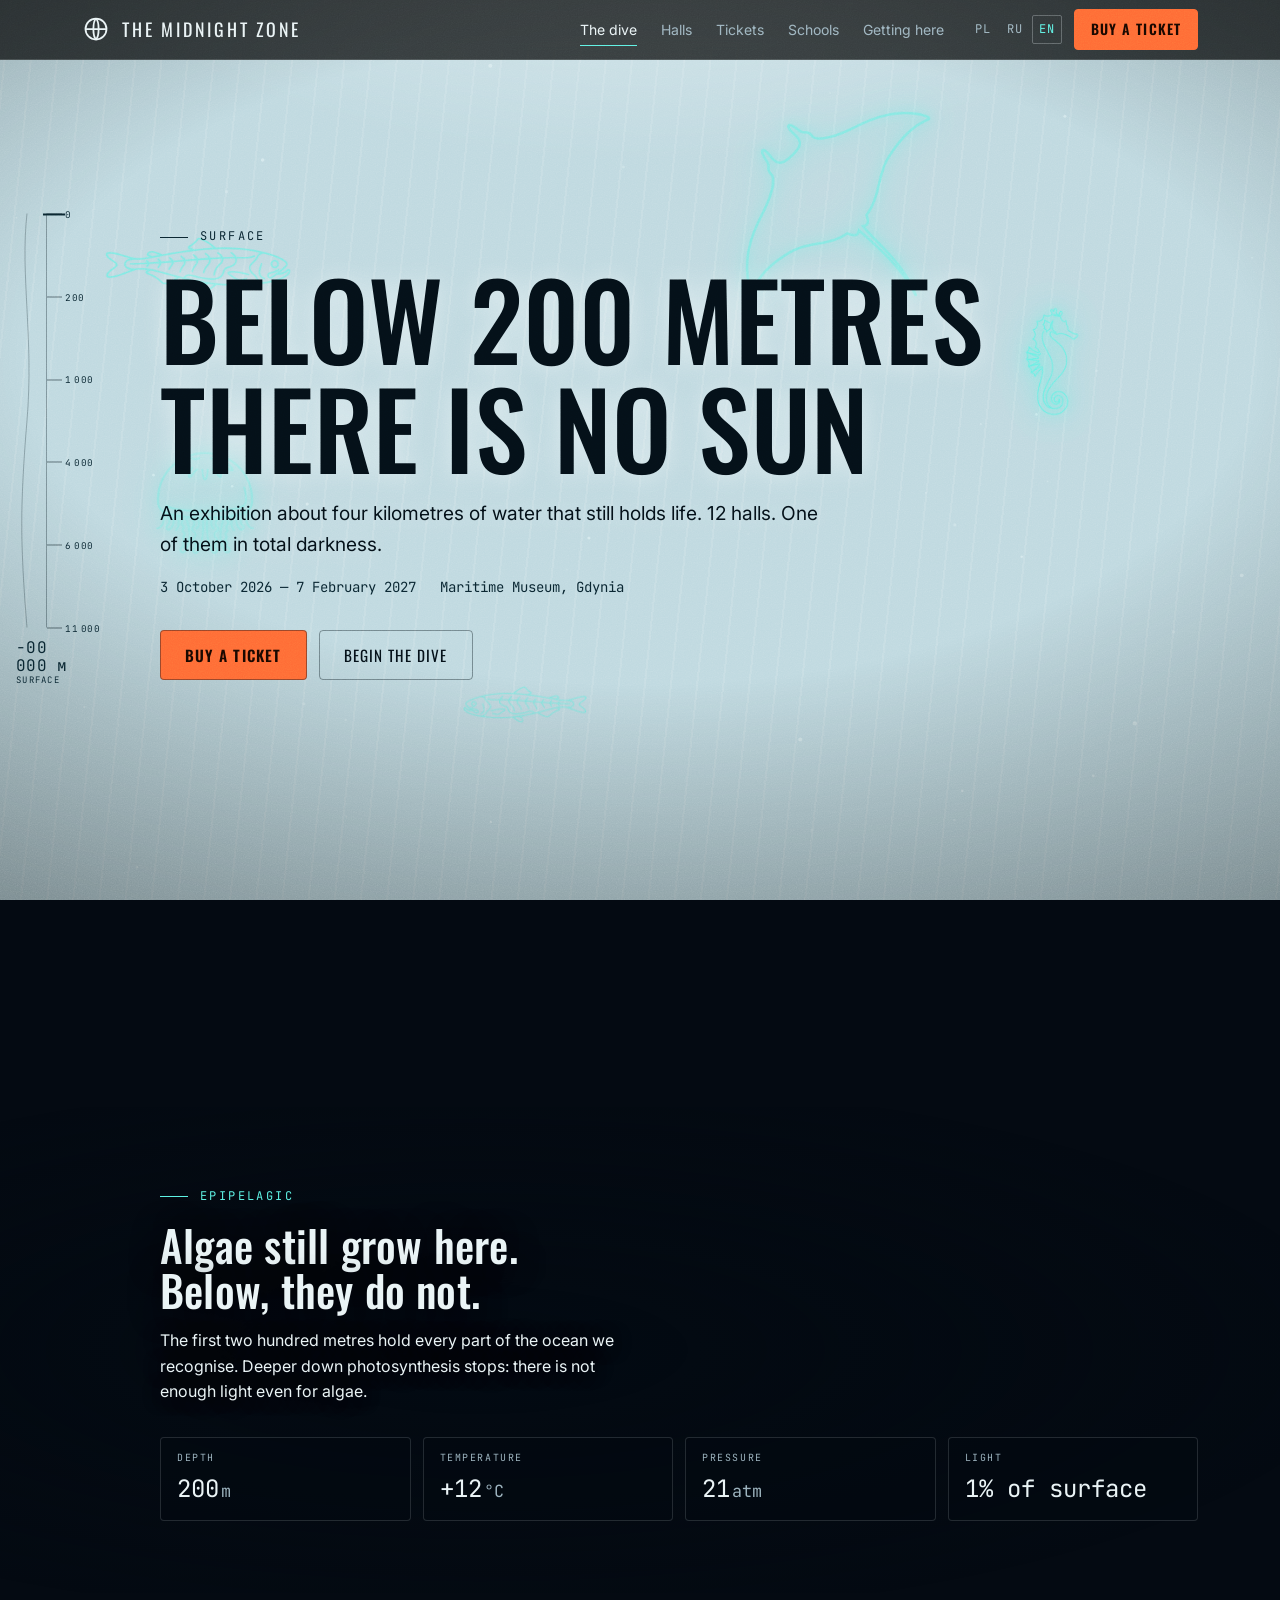
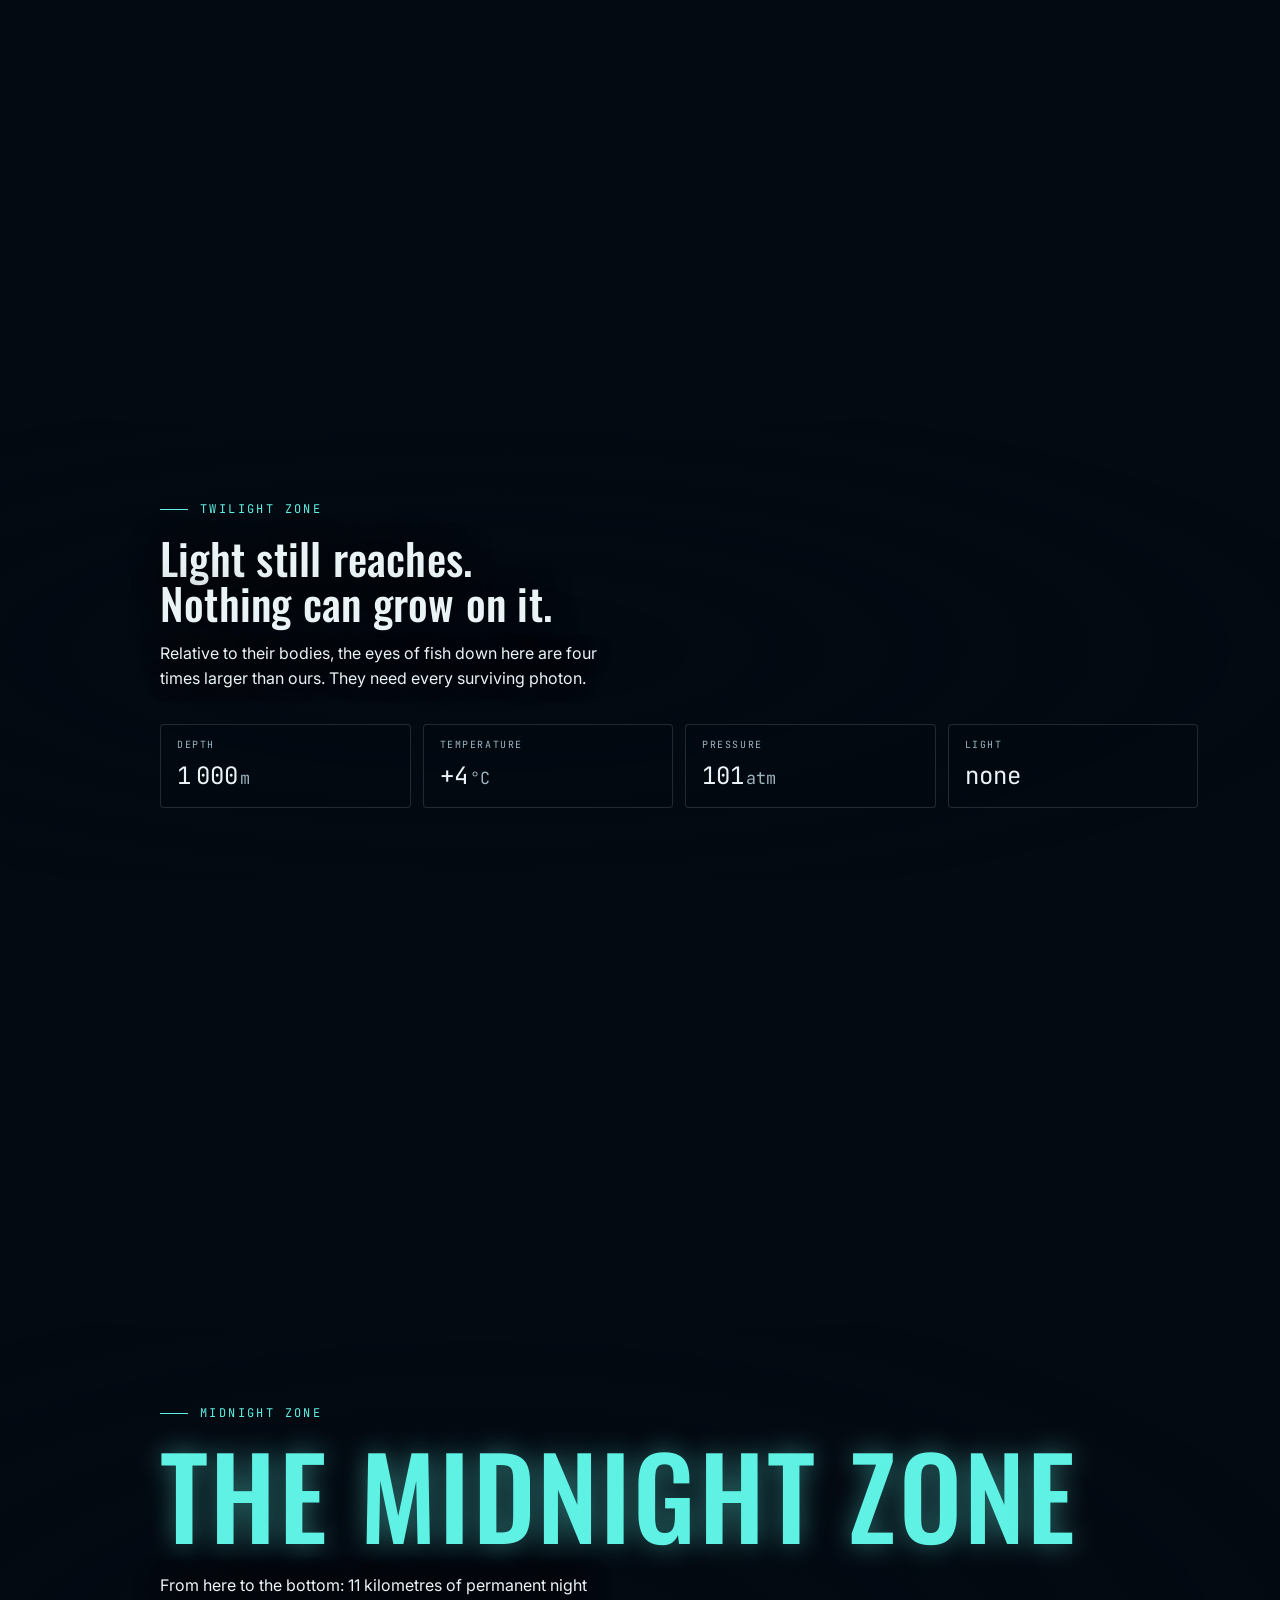
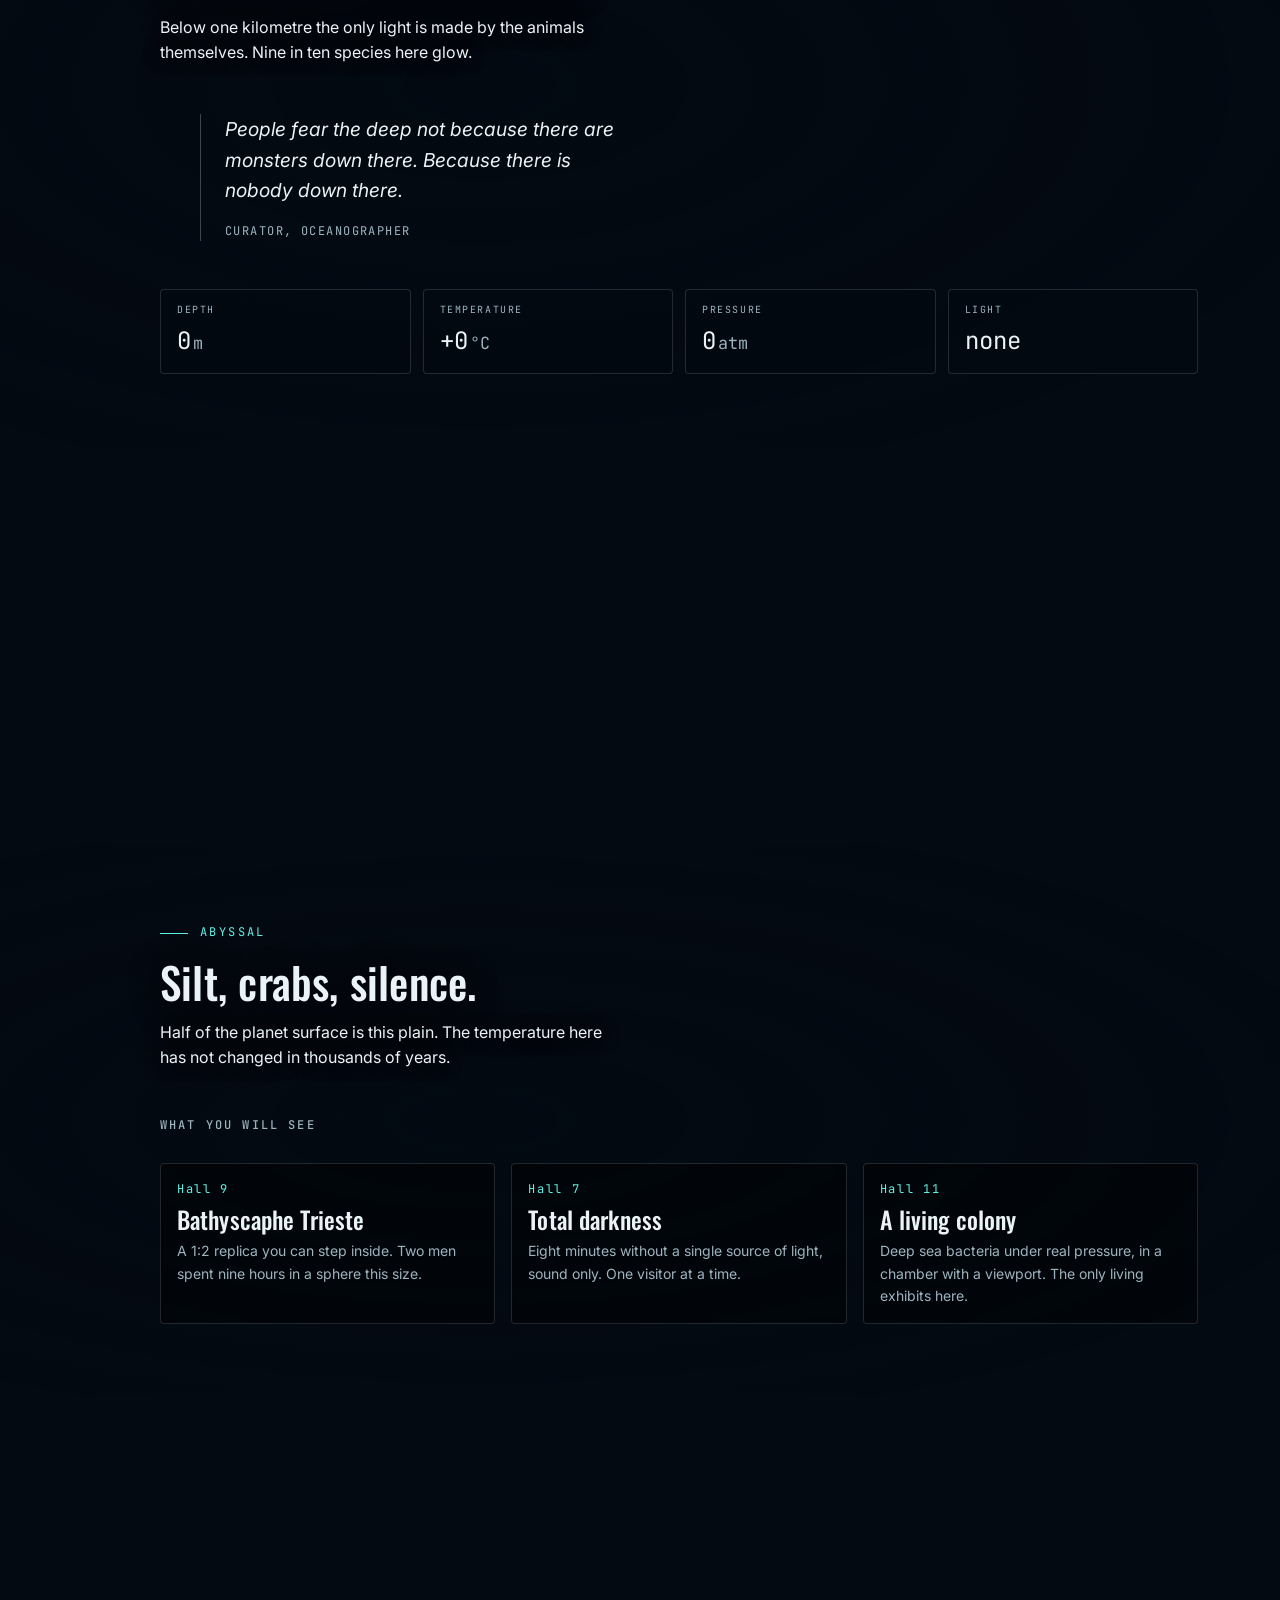
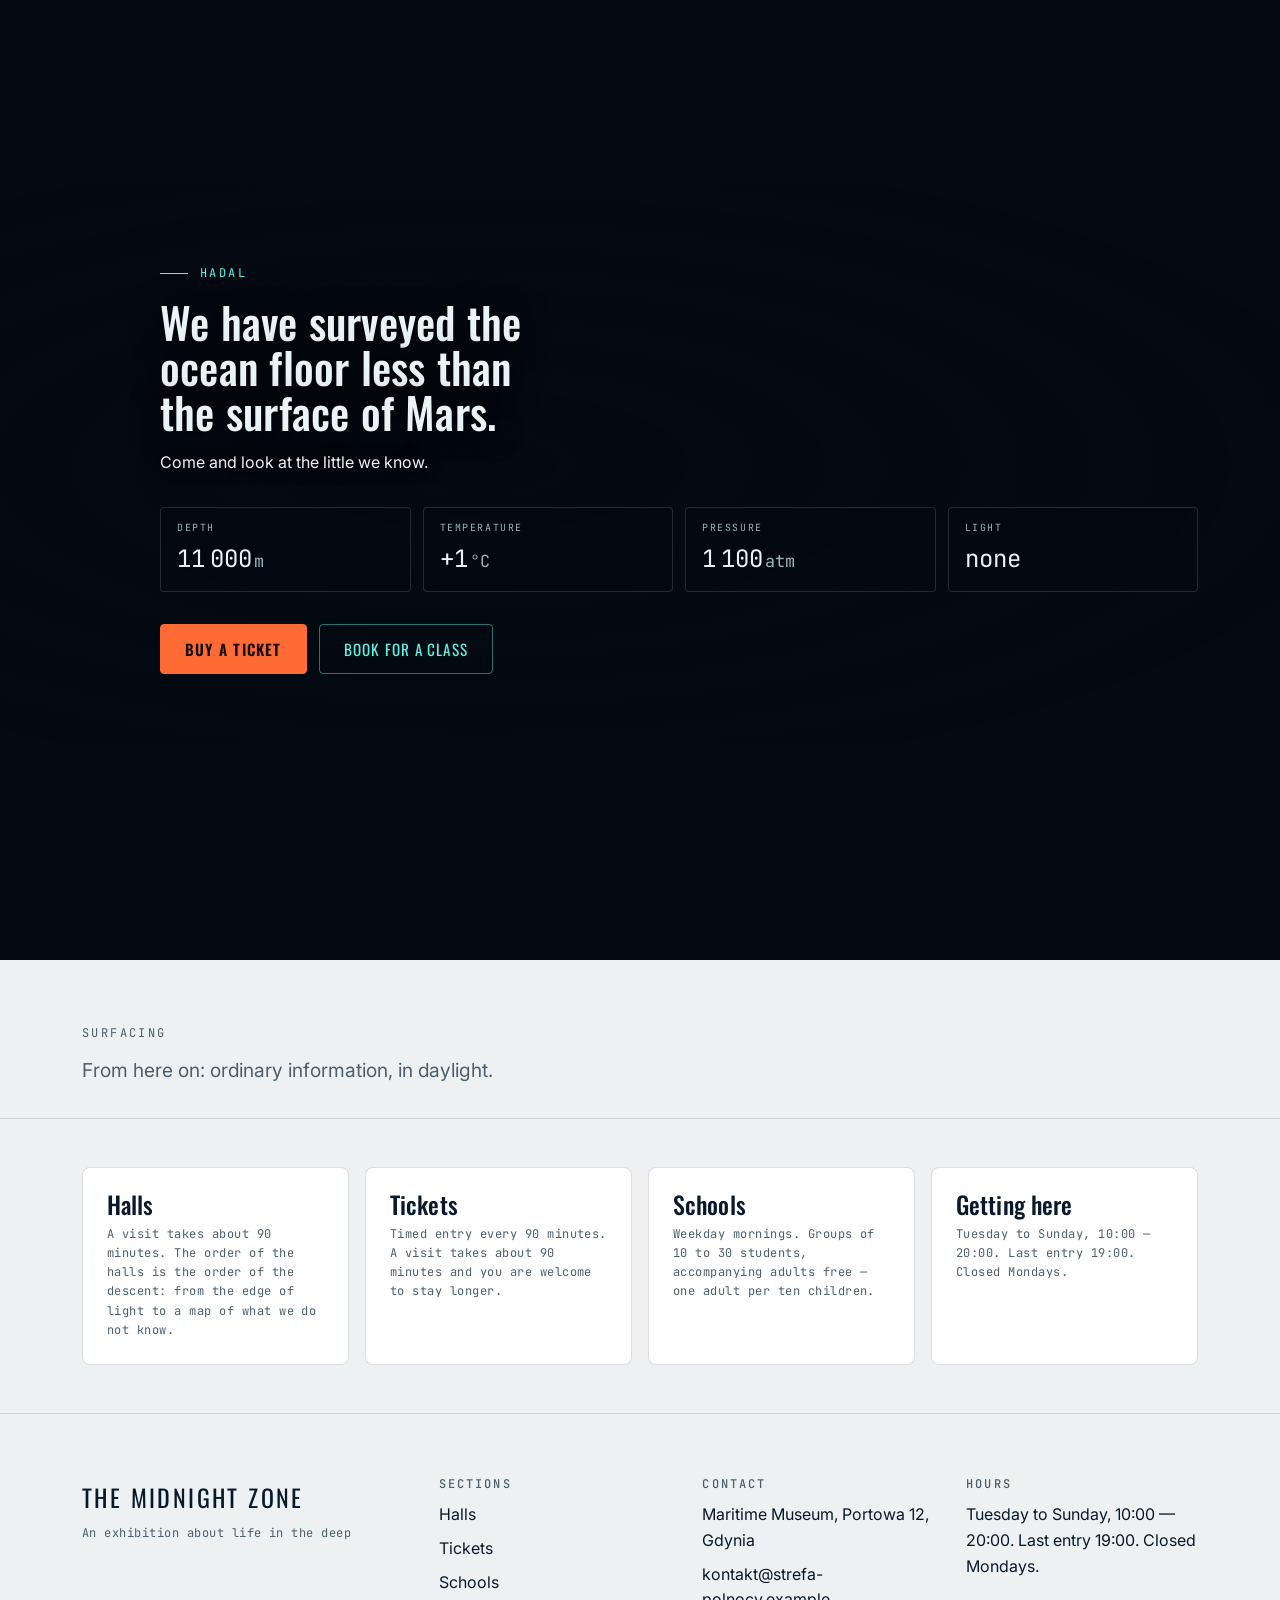
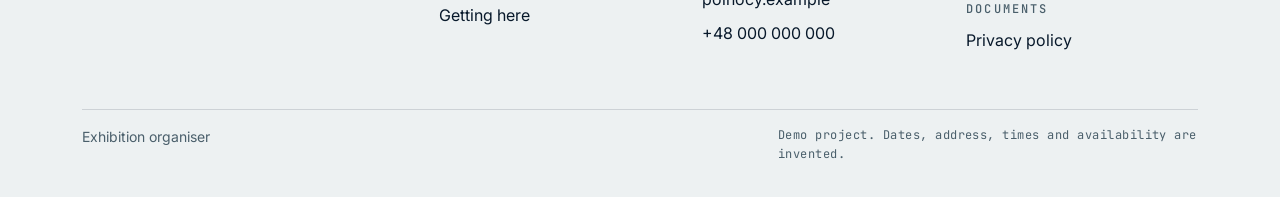
==== index.html @ f05945b2 "midnight-zone — демо-сайт для портфолио Статический сайт без сборки. Данные, контакты и заявки — заг" ====
<!doctype html>
<html lang="pl" class="mz-boot">
<head>
<meta charset="utf-8">
<meta name="viewport" content="width=device-width, initial-scale=1">
<meta name="theme-color" content="#040A12">
<meta name="robots" content="index, follow">

<!-- Заголовок и описание подставляет i18n.js под выбранный язык.
     То, что записано здесь, — версия по умолчанию для поисковых роботов
     и для случая, когда JavaScript отключён. -->
<title>STREFA PÓŁNOCY — wystawa o głębinach oceanu w Gdyni</title>
<meta name="description" content="Poniżej 200 metrów nie ma słońca. Wystawa o czterech kilometrach wody, pod którymi wciąż jest życie: 12 sal, makiety batyskafów, świecące modele stworzeń i sala całkowitej ciemności.">

<link rel="canonical" href="https://oum1d.github.io/midnight-zone/">
<link rel="alternate" hreflang="pl" href="https://oum1d.github.io/midnight-zone/?lang=pl">
<link rel="alternate" hreflang="ru" href="https://oum1d.github.io/midnight-zone/?lang=ru">
<link rel="alternate" hreflang="en" href="https://oum1d.github.io/midnight-zone/?lang=en">
<link rel="alternate" hreflang="x-default" href="https://oum1d.github.io/midnight-zone/">

<meta property="og:type" content="website">
<meta property="og:url" content="https://oum1d.github.io/midnight-zone/">
<meta property="og:image" content="https://oum1d.github.io/midnight-zone/og-image.png">
<meta property="og:image:width" content="1200">
<meta property="og:image:height" content="630">
<meta name="twitter:card" content="summary_large_image">

<link rel="icon" href="favicon.svg" type="image/svg+xml">

<link rel="preconnect" href="https://fonts.googleapis.com">
<link rel="preconnect" href="https://fonts.gstatic.com" crossorigin>
<link rel="stylesheet" href="https://fonts.googleapis.com/css2?family=Inter:wght@400;500;600&amp;family=JetBrains+Mono:wght@400;500&amp;family=Oswald:wght@300;500;600&amp;display=swap">

<link rel="stylesheet" href="assets/css/tokens.css">
<link rel="stylesheet" href="assets/css/base.css">
<link rel="stylesheet" href="assets/css/layout.css">
<link rel="stylesheet" href="assets/css/components.css">
<link rel="stylesheet" href="assets/css/dive.css">

<script type="application/ld+json">
{
  "@context": "https://schema.org",
  "@type": "ExhibitionEvent",
  "name": "Strefa Północy",
  "startDate": "2026-10-03",
  "endDate": "2027-02-07",
  "eventStatus": "https://schema.org/EventScheduled",
  "eventAttendanceMode": "https://schema.org/OfflineEventAttendanceMode",
  "description": "Wystawa o życiu w głębinach oceanu: 12 sal, makiety batyskafów, świecące modele stworzeń i sala całkowitej ciemności.",
  "location": {
    "@type": "Place",
    "name": "Muzeum Morskie",
    "address": {
      "@type": "PostalAddress",
      "streetAddress": "ul. Portowa 12",
      "addressLocality": "Gdynia",
      "addressCountry": "PL"
    }
  },
  "offers": {
    "@type": "Offer",
    "price": "45",
    "priceCurrency": "PLN",
    "availability": "https://schema.org/InStock",
    "url": "https://oum1d.github.io/midnight-zone/tickets.html"
  }
}
</script>
</head>

<body data-page="home">

<!-- Прелоадер: трос уходит вниз, проценты моноширинными цифрами.
     Живёт не дольше 600 мс и снимается по таймеру при любой ошибке. -->
<div class="preloader" role="status" aria-live="polite">
  <div class="preloader__inner">
    <span class="preloader__label" data-i18n="preloader.label"></span>
    <span class="preloader__rope" aria-hidden="true"></span>
    <span class="preloader__num mono">0%</span>
  </div>
  <button type="button" class="preloader__skip" data-i18n="preloader.skip"></button>
</div>

<div class="wave" aria-hidden="true"><div class="wave__body"></div></div>
<div class="grain" aria-hidden="true"></div>

<a class="skip-link" href="#main" data-i18n="nav.skip"></a>

<!-- Тексты сайта подставляются скриптом из словарей трёх языков. Если
     JavaScript выключен, страница осталась бы пустой — поэтому здесь лежит
     минимум, ради которого человек и пришёл: что, где, когда и почём. -->
<noscript>
  <div class="noscript">
    <h2>STREFA PÓŁNOCY / ЗОНА ПОЛУНОЧИ / THE MIDNIGHT ZONE</h2>
    <p>Wystawa o głębinach oceanu. Muzeum Morskie, ul. Portowa 12, Gdynia.
       3.10.2026 — 7.02.2027, wtorek–niedziela 10:00–20:00, ostatnie wejście 19:00.
       Bilety: 45 / 28 / 130 zł. Kontakt: kontakt@strefa-polnocy.example, +48 000 000 000.</p>
    <p>Strona przełącza języki skryptem — włącz JavaScript, aby zobaczyć pełną wersję.</p>
  </div>
</noscript>

<header class="header">
  <div class="header__inner">
    <a class="brand" href="index.html">
      <svg class="brand__mark" viewBox="0 0 24 24" fill="none" stroke="currentColor" stroke-width="1.5" aria-hidden="true">
        <circle cx="12" cy="12" r="9"/>
        <path d="M3 12h18M12 3c3 3 3 15 0 18M12 3c-3 3-3 15 0 18"/>
      </svg>
      <span class="brand__name" data-i18n="brand.name"></span>
    </a>

    <nav class="nav" id="nav" data-i18n-attr="aria-label:nav.main">
      <ul class="nav__list">
        <li><a class="nav__link" href="index.html" aria-current="page" data-i18n="nav.dive"></a></li>
        <li><a class="nav__link" href="halls.html" data-i18n="nav.halls"></a></li>
        <li><a class="nav__link" href="tickets.html" data-i18n="nav.tickets"></a></li>
        <li><a class="nav__link" href="schools.html" data-i18n="nav.schools"></a></li>
        <li><a class="nav__link" href="visit.html" data-i18n="nav.visit"></a></li>
      </ul>
    </nav>

    <div class="header__side">
      <div class="lang" role="group" data-i18n-attr="aria-label:nav.lang">
        <button type="button" class="lang__btn" data-lang-btn="pl" aria-pressed="false">PL</button>
        <button type="button" class="lang__btn" data-lang-btn="ru" aria-pressed="false">RU</button>
        <button type="button" class="lang__btn" data-lang-btn="en" aria-pressed="false">EN</button>
      </div>
      <!-- Кнопка покупки доступна с любого экрана: пройти погружение целиком
           ради билета никто не обязан -->
      <a class="btn btn--primary btn--sm" href="tickets.html">
        <span class="btn__long" data-i18n="nav.buy"></span>
        <span class="btn__short" data-i18n="nav.buyShort"></span>
      </a>
    </div>

    <button type="button" class="burger" aria-expanded="false" aria-controls="nav" data-i18n-attr="aria-label:nav.menu">
      <span></span><span></span><span></span>
    </button>
  </div>
</header>

<main id="main">

  <div class="dive">
    <!-- Сцена: фон, свет, взвесь, существа, фонарь. Целиком декоративна. -->
    <div class="dive__stage" aria-hidden="true">
      <div class="dive__bg"></div>
      <div class="dive__beam"></div>
      <canvas class="dive__particles"></canvas>
      <div class="dive__creatures"></div>
      <div class="dive__dark"></div>
      <div class="dive__vignette"></div>
    </div>

    <div class="dive__scenes">

      <!-- 0 м · Поверхность -->
      <section class="scene scene--surface" data-depth="0">
        <div class="scene__inner">
          <span class="scene__label" data-i18n="dive.surface.label"></span>
          <h1 class="scene__h" data-i18n="dive.surface.h1"></h1>
          <p class="scene__p lead" data-i18n="dive.surface.sub"></p>
          <div class="scene__meta">
            <span data-i18n="dive.surface.dates"></span>
            <span data-i18n="dive.surface.place"></span>
          </div>
          <div class="scene__actions">
            <a class="btn btn--primary" href="tickets.html" data-i18n="nav.buy"></a>
            <a class="btn" href="#scene-epi" data-i18n="dive.surface.cta"></a>
          </div>
        </div>
        <div class="scroll-hint" aria-hidden="true">
          <span class="scroll-hint__line"></span>
          <span data-i18n="dive.hint"></span>
        </div>
      </section>

      <!-- 200 м · Эпипелагиаль -->
      <section class="scene" id="scene-epi" data-depth="200">
        <div class="scene__inner">
          <span class="scene__label" data-i18n="dive.epi.label"></span>
          <div class="scene__text">
            <h2 class="scene__h" data-i18n="dive.epi.h2"></h2>
            <p class="scene__p" data-i18n="dive.epi.text"></p>
          </div>
          <div class="facts mt-6">
            <div class="fact">
              <div class="fact__label" data-i18n="dive.facts.depth"></div>
              <div class="fact__value"><span data-count-to="200">200</span><span class="fact__unit" data-i18n="common.metres"></span></div>
            </div>
            <div class="fact">
              <div class="fact__label" data-i18n="dive.facts.temp"></div>
              <div class="fact__value">+<span data-count-to="12">12</span><span class="fact__unit">°C</span></div>
            </div>
            <div class="fact">
              <div class="fact__label" data-i18n="dive.facts.pressure"></div>
              <div class="fact__value"><span data-count-to="21">21</span><span class="fact__unit">atm</span></div>
            </div>
            <div class="fact">
              <div class="fact__label" data-i18n="dive.facts.light"></div>
              <div class="fact__value" data-i18n="dive.lightOne"></div>
            </div>
          </div>
        </div>
      </section>

      <!-- 1000 м · Сумеречная зона -->
      <section class="scene" data-depth="1000">
        <div class="scene__inner">
          <span class="scene__label" data-i18n="dive.twilight.label"></span>
          <div class="scene__text">
            <h2 class="scene__h" data-i18n="dive.twilight.h2"></h2>
            <p class="scene__p" data-i18n="dive.twilight.text"></p>
          </div>
          <div class="facts mt-6">
            <div class="fact">
              <div class="fact__label" data-i18n="dive.facts.depth"></div>
              <div class="fact__value"><span data-count-to="1000">1 000</span><span class="fact__unit" data-i18n="common.metres"></span></div>
            </div>
            <div class="fact">
              <div class="fact__label" data-i18n="dive.facts.temp"></div>
              <div class="fact__value">+<span data-count-to="4">4</span><span class="fact__unit">°C</span></div>
            </div>
            <div class="fact">
              <div class="fact__label" data-i18n="dive.facts.pressure"></div>
              <div class="fact__value"><span data-count-to="101">101</span><span class="fact__unit">atm</span></div>
            </div>
            <div class="fact">
              <div class="fact__label" data-i18n="dive.facts.light"></div>
              <div class="fact__value" data-i18n="dive.lightNone"></div>
            </div>
          </div>
        </div>
      </section>

      <!-- 4000 м · Зона полуночи. Здесь собирается название выставки -->
      <section class="scene scene--midnight" data-depth="4000">
        <div class="scene__inner">
          <span class="scene__label" data-i18n="dive.midnight.label"></span>
          <h2 class="dive__title"></h2>
          <div class="scene__text">
            <p class="scene__h" data-i18n="dive.midnight.h2"></p>
            <p class="scene__p" data-i18n="dive.midnight.text"></p>
          </div>
          <blockquote class="scene__quote">
            <p data-i18n="dive.midnight.quote"></p>
            <footer data-i18n="dive.midnight.quoteAuthor"></footer>
          </blockquote>
          <div class="facts mt-7">
            <div class="fact">
              <div class="fact__label" data-i18n="dive.facts.depth"></div>
              <div class="fact__value"><span data-count-to="4000">4 000</span><span class="fact__unit" data-i18n="common.metres"></span></div>
            </div>
            <div class="fact">
              <div class="fact__label" data-i18n="dive.facts.temp"></div>
              <div class="fact__value">+<span data-count-to="2">2</span><span class="fact__unit">°C</span></div>
            </div>
            <div class="fact">
              <div class="fact__label" data-i18n="dive.facts.pressure"></div>
              <div class="fact__value"><span data-count-to="401">401</span><span class="fact__unit">atm</span></div>
            </div>
            <div class="fact">
              <div class="fact__label" data-i18n="dive.facts.light"></div>
              <div class="fact__value" data-i18n="dive.lightNone"></div>
            </div>
          </div>
        </div>
      </section>

      <!-- 6000 м · Абиссаль -->
      <section class="scene" data-depth="6000">
        <div class="scene__inner">
          <span class="scene__label" data-i18n="dive.abyssal.label"></span>
          <div class="scene__text">
            <h2 class="scene__h" data-i18n="dive.abyssal.h2"></h2>
            <p class="scene__p" data-i18n="dive.abyssal.text"></p>
          </div>
          <h3 class="label mt-7" data-i18n="dive.abyssal.highlights"></h3>
          <div class="highlights" data-highlights></div>
        </div>
      </section>

      <!-- 11 000 м · Хадаль. Дно и единственная кнопка -->
      <section class="scene scene--hadal" data-depth="11000">
        <div class="scene__inner">
          <span class="scene__label" data-i18n="dive.hadal.label"></span>
          <div class="scene__text">
            <h2 class="scene__h" data-i18n="dive.hadal.h2"></h2>
            <p class="scene__p" data-i18n="dive.hadal.text"></p>
          </div>
          <div class="facts mt-6">
            <div class="fact">
              <div class="fact__label" data-i18n="dive.facts.depth"></div>
              <div class="fact__value"><span data-count-to="11000">11 000</span><span class="fact__unit" data-i18n="common.metres"></span></div>
            </div>
            <div class="fact">
              <div class="fact__label" data-i18n="dive.facts.temp"></div>
              <div class="fact__value">+<span data-count-to="1">1</span><span class="fact__unit">°C</span></div>
            </div>
            <div class="fact">
              <div class="fact__label" data-i18n="dive.facts.pressure"></div>
              <div class="fact__value"><span data-count-to="1100">1 100</span><span class="fact__unit">atm</span></div>
            </div>
            <div class="fact">
              <div class="fact__label" data-i18n="dive.facts.light"></div>
              <div class="fact__value" data-i18n="dive.lightNone"></div>
            </div>
          </div>
          <div class="scene__actions mt-7">
            <a class="btn btn--primary" href="tickets.html" data-i18n="dive.hadal.cta"></a>
            <a class="btn btn--glow" href="schools.html" data-i18n="dive.hadal.ctaSchools"></a>
          </div>
        </div>
      </section>

    </div>
  </div>

  <!-- Шкала глубины. Показания приборов, а не содержание: скринридеру они
       не нужны и только мешали бы постоянными обновлениями. -->
  <aside class="scale" aria-hidden="true">
    <div class="scale__rail">
      <svg class="scale__rope" viewBox="0 0 22 400" preserveAspectRatio="none">
        <path class="scale__rope-track" d="M11 0 C 4 60, 18 120, 11 200 S 4 320, 11 400" pathLength="1"/>
        <path class="scale__rope-line" d="M11 0 C 4 60, 18 120, 11 200 S 4 320, 11 400"
              pathLength="1" stroke-dasharray="1" stroke-dashoffset="1"/>
      </svg>
      <div class="scale__ticks">
        <div class="scale__marker"></div>
      </div>
    </div>
    <div class="scale__readout">
      <span class="scale__depth">−00 000 м</span>
      <span class="scale__zone"></span>
    </div>
  </aside>

  <!-- Всплытие. Свет включается резко — так и задумано -->
  <section class="surfaced is-day">
    <div class="surfaced__top">
      <div class="wrap">
        <span class="surfaced__label" data-i18n="dive.surfaced.label"></span>
        <p class="lead" data-i18n="dive.surfaced.note"></p>
      </div>
    </div>
    <div class="wrap section--tight">
      <div class="grid grid--4">
        <a class="panel" href="halls.html">
          <h2 class="h3" data-i18n="nav.halls"></h2>
          <p class="form__note" data-i18n="halls.lead"></p>
        </a>
        <a class="panel" href="tickets.html">
          <h2 class="h3" data-i18n="nav.tickets"></h2>
          <p class="form__note" data-i18n="tickets.lead"></p>
        </a>
        <a class="panel" href="schools.html">
          <h2 class="h3" data-i18n="nav.schools"></h2>
          <p class="form__note" data-i18n="schools.lead"></p>
        </a>
        <a class="panel" href="visit.html">
          <h2 class="h3" data-i18n="nav.visit"></h2>
          <p class="form__note" data-i18n="visit.hours"></p>
        </a>
      </div>
    </div>
  </section>

</main>

<footer class="footer is-day">
  <div class="wrap">
    <div class="footer__grid">
      <div>
        <div class="footer__brand" data-i18n="brand.name"></div>
        <p class="form__note" data-i18n="brand.sub"></p>
      </div>
      <div>
        <h2 data-i18n="footer.nav"></h2>
        <ul>
          <li><a href="halls.html" data-i18n="nav.halls"></a></li>
          <li><a href="tickets.html" data-i18n="nav.tickets"></a></li>
          <li><a href="schools.html" data-i18n="nav.schools"></a></li>
          <li><a href="visit.html" data-i18n="nav.visit"></a></li>
        </ul>
      </div>
      <div>
        <h2 data-i18n="footer.contacts"></h2>
        <ul>
          <li data-i18n="visit.address"></li>
          <li><a href="mailto:kontakt@strefa-polnocy.example">kontakt@strefa-polnocy.example</a></li>
          <li><a href="tel:+48000000000">+48 000 000 000</a></li>
        </ul>
      </div>
      <div>
        <h2 data-i18n="footer.hours"></h2>
        <ul>
          <li data-i18n="visit.hours"></li>
        </ul>
        <h2 class="mt-5" data-i18n="footer.legal"></h2>
        <ul>
          <li><a href="privacy.html" data-i18n="forms.consentLink"></a></li>
        </ul>
      </div>
    </div>
    <div class="footer__bottom">
      <span data-i18n="footer.rights"></span>
      <span class="footer__demo" data-i18n="footer.demo"></span>
    </div>
  </div>
</footer>

<script src="assets/js/core.js"></script>
<script src="assets/data/lang-pl.js"></script>
<script src="assets/data/lang-ru.js"></script>
<script src="assets/data/lang-en.js"></script>
<script src="assets/data/exhibition.js"></script>
<script src="assets/js/i18n.js"></script>
<script src="assets/js/dive.js"></script>
<script src="assets/js/ui.js"></script>
</body>
</html>
---- assets/css/tokens.css ----
/* ============================================================================
   ЗОНА ПОЛУНОЧИ — токены
   ----------------------------------------------------------------------------
   Единственное место, где заданы цвета, шрифты, размеры и тайминги.
   Дальше по проекту — только var(). Если клиент захочет другую палитру,
   правится этот файл, а не двадцать других.
   ============================================================================ */

:root {
  /* --- Градиент погружения. Порядок = порядок спуска ---------------------- */
  --c-surface:  #BFD9E0;
  --c-epi:      #2E6B7A;
  --c-twilight: #123A4D;
  --c-midnight: #08192B;
  --c-abyssal:  #040A12;
  --c-hadal:    #000000;

  /* --- Акценты. Циан — биолюминесценция, оранжевый — только кнопки
         и предупреждения. Больше нигде, иначе тревога перестанет читаться -- */
  --c-glow:  #5FF2E4;
  --c-alert: #FF6B35;

  /* --- Текст на тёмном. Контраст к --c-abyssal: ink 15.8:1, dim 7.4:1 ----- */
  --c-ink:     #EAF4F6;
  --c-ink-dim: #9DB4BF;
  --c-line:    rgba(234, 244, 246, 0.14);
  --c-line-2:  rgba(234, 244, 246, 0.26);
  --c-panel:   rgba(234, 244, 246, 0.04);
  --c-panel-2: rgba(234, 244, 246, 0.07);

  /* --- Дневная тема: подвал, страница школ, состояния успеха.
         Контраст ink 14.6:1, dim 6.6:1, link 5.4:1 к --c-day-bg ------------ */
  --c-day-bg:    #EDF1F2;
  --c-day-panel: #FFFFFF;
  --c-day-ink:   #08192B;
  --c-day-dim:   #4A5F6B;
  --c-day-line:  rgba(8, 25, 43, 0.14);
  --c-day-link:  #0A5C68;

  /* --- Типографика -------------------------------------------------------
     Шрифты грузятся с Google Fonts, но запасной стек подобран так, чтобы при
     офлайне и при блокировке шрифтов вёрстка не поехала: узкий гротеск
     заменяется Arial Narrow, моноширинный — Consolas.                       */
  --f-display: 'Oswald', 'Archivo Narrow', 'Arial Narrow', 'Segoe UI', system-ui, sans-serif;
  --f-text:    'Inter', system-ui, 'Segoe UI', Roboto, Arial, sans-serif;
  --f-mono:    'JetBrains Mono', ui-monospace, 'Cascadia Mono', Consolas, 'Courier New', monospace;

  --t-hero:  clamp(2.6rem, 8.5vw, 6.6rem);
  --t-h1:    clamp(2.1rem, 5.4vw, 4rem);
  --t-h2:    clamp(1.6rem, 3.6vw, 2.7rem);
  --t-h3:    clamp(1.15rem, 2.1vw, 1.5rem);
  --t-lead:  clamp(1.02rem, 1.5vw, 1.25rem);
  --t-body:  1rem;
  --t-small: 0.875rem;
  --t-micro: 0.75rem;

  /* --- Ритм. Шаг 4px, но именами, а не числами ---------------------------- */
  --s-1: 0.25rem;
  --s-2: 0.5rem;
  --s-3: 0.75rem;
  --s-4: 1rem;
  --s-5: 1.5rem;
  --s-6: 2rem;
  --s-7: 3rem;
  --s-8: 4rem;
  --s-9: 6rem;
  --s-10: 8rem;

  --r-sm: 2px;
  --r-md: 4px;
  --r-lg: 8px;

  --w-page: 1180px;
  --w-text: 62ch;
  --h-header: 60px;

  /* --- Движение. Одна кривая на весь сайт: резкий старт, долгий выход ----- */
  --e-out:  cubic-bezier(0.16, 1, 0.3, 1);
  --e-io:   cubic-bezier(0.65, 0, 0.35, 1);
  --d-fast: 160ms;
  --d-mid:  320ms;
  --d-slow: 620ms;

  /* --- Свечение вместо теней. Тени в воде не бывают ----------------------- */
  --glow-soft: 0 0 24px rgba(95, 242, 228, 0.18);
  --glow-hard: 0 0 12px rgba(95, 242, 228, 0.55);
  --glow-alert: 0 0 18px rgba(255, 107, 53, 0.35);
}

/* Внутри «дневных» блоков те же имена означают другие цвета — так компоненты
   работают и на тёмной, и на светлой странице без дублирования классов. */
.is-day {
  --c-ink:     var(--c-day-ink);
  --c-ink-dim: var(--c-day-dim);
  --c-line:    var(--c-day-line);
  --c-line-2:  rgba(8, 25, 43, 0.24);
  --c-panel:   var(--c-day-panel);
  --c-panel-2: #E2E8EA;
  --c-glow:    var(--c-day-link);
  --glow-soft: 0 1px 2px rgba(8, 25, 43, 0.08);
  --glow-hard: 0 2px 10px rgba(8, 25, 43, 0.14);
  background: var(--c-day-bg);
  color: var(--c-day-ink);
}
---- assets/css/base.css ----
/* ============================================================================
   ЗОНА ПОЛУНОЧИ — сброс, типографика, фокус, утилиты
   ============================================================================ */

*, *::before, *::after { box-sizing: border-box; }

html {
  -webkit-text-size-adjust: 100%;
  scroll-behavior: smooth;
  /* Якорные переходы не должны прятать заголовок под шапкой */
  scroll-padding-top: calc(var(--h-header) + var(--s-4));
}

body {
  margin: 0;
  min-height: 100vh;
  font-family: var(--f-text);
  font-size: var(--t-body);
  line-height: 1.6;
  color: var(--c-ink);
  background: var(--c-abyssal);
  -webkit-font-smoothing: antialiased;
  overflow-x: hidden;
}

h1, h2, h3, h4 {
  font-family: var(--f-display);
  font-weight: 500;
  line-height: 1.04;
  margin: 0;
  letter-spacing: 0.005em;
  text-wrap: balance;
}

h1 { font-size: var(--t-h1); }
h2 { font-size: var(--t-h2); }
h3 { font-size: var(--t-h3); font-weight: 500; }

p { margin: 0 0 var(--s-4); max-width: var(--w-text); }
p:last-child { margin-bottom: 0; }

a {
  color: inherit;
  text-decoration-color: var(--c-line-2);
  text-underline-offset: 0.22em;
  transition: color var(--d-fast) var(--e-out), text-decoration-color var(--d-fast) var(--e-out);
}
a:hover { color: var(--c-glow); text-decoration-color: currentColor; }

ul, ol { margin: 0 0 var(--s-4); padding-left: 1.15em; }
li { margin-bottom: var(--s-2); }
li::marker { color: var(--c-ink-dim); }

img, svg, canvas { display: block; max-width: 100%; }
img { height: auto; }

button, input, select, textarea { font: inherit; color: inherit; }

hr {
  border: 0;
  border-top: 1px solid var(--c-line);
  margin: var(--s-7) 0;
}

::selection { background: var(--c-glow); color: var(--c-hadal); }

/* --- Фокус. Виден всегда, в том числе на чёрном фоне --------------------- */
:focus-visible {
  outline: 2px solid var(--c-glow);
  outline-offset: 3px;
  border-radius: var(--r-sm);
}
.is-day :focus-visible { outline-color: var(--c-day-link); }

/* --- Приборные надписи: моноширинный, разрядка, верхний регистр ---------- */
.mono {
  font-family: var(--f-mono);
  font-variant-numeric: tabular-nums;
  letter-spacing: 0.04em;
}

.label {
  font-family: var(--f-mono);
  font-size: var(--t-micro);
  letter-spacing: 0.18em;
  text-transform: uppercase;
  color: var(--c-ink-dim);
}

.lead {
  font-size: var(--t-lead);
  color: var(--c-ink-dim);
  max-width: 56ch;
}

/* --- Утилиты ------------------------------------------------------------- */
.visually-hidden {
  position: absolute !important;
  width: 1px; height: 1px;
  padding: 0; margin: -1px;
  overflow: hidden;
  clip: rect(0 0 0 0);
  clip-path: inset(50%);
  white-space: nowrap;
  border: 0;
}

.skip-link {
  position: absolute;
  top: var(--s-2); left: var(--s-2);
  z-index: 200;
  padding: var(--s-2) var(--s-4);
  background: var(--c-glow);
  color: var(--c-hadal);
  font-weight: 600;
  border-radius: var(--r-md);
  transform: translateY(-200%);
  transition: transform var(--d-fast) var(--e-out);
}
.skip-link:focus { transform: translateY(0); color: var(--c-hadal); }

.stack > * + * { margin-top: var(--s-4); }
.text-alert { color: var(--c-alert); }
.text-glow { color: var(--c-glow); }
.nowrap { white-space: nowrap; }

/* --- Зерно поверх всего. Статичное: анимировать шум дорого и незачем ----- */
.grain {
  position: fixed;
  inset: 0;
  z-index: 90;
  pointer-events: none;
  opacity: 0.5;
  mix-blend-mode: overlay;
  background-image: url("data:image/svg+xml,%3Csvg xmlns='http://www.w3.org/2000/svg' width='180' height='180'%3E%3Cfilter id='n'%3E%3CfeTurbulence type='fractalNoise' baseFrequency='0.85' numOctaves='3' stitchTiles='stitch'/%3E%3CfeColorMatrix type='saturate' values='0'/%3E%3C/filter%3E%3Crect width='180' height='180' filter='url(%23n)' opacity='0.42'/%3E%3C/svg%3E");
}

/* ============================================================================
   Уважение к prefers-reduced-motion.
   Движение выключается полностью: остаются мгновенные смены состояний.
   Всё, что появлялось по скроллу, показывается сразу — иначе страница
   осталась бы пустой. Это требование, а не любезность.
   ============================================================================ */
@media (prefers-reduced-motion: reduce) {
  html { scroll-behavior: auto; }

  *, *::before, *::after {
    animation-duration: 0.001ms !important;
    animation-iteration-count: 1 !important;
    transition-duration: 0.001ms !important;
    scroll-behavior: auto !important;
  }

  .reveal, .reveal-child > * { opacity: 1 !important; transform: none !important; }
  .grain { opacity: 0.3; }
}

/* --- Отступы сверху там, где ритм отличается от типового ---------------- */
.mt-4 { margin-top: var(--s-4); }
.mt-5 { margin-top: var(--s-5); }
.mt-6 { margin-top: var(--s-6); }
.mt-7 { margin-top: var(--s-7); }

/* Заголовок размером h3 там, где по смыслу нужен другой уровень */
.h3 { font-size: var(--t-h3); }

/* Панель-ссылка: карточка целиком кликабельна */
a.panel {
  display: block;
  text-decoration: none;
  transition: border-color var(--d-fast) var(--e-out), transform var(--d-fast) var(--e-out);
}
a.panel:hover { border-color: var(--c-line-2); transform: translateY(-2px); color: inherit; }
a.panel h2 { margin-bottom: var(--s-2); }
.mb-3 { margin-bottom: var(--s-3); }
.mb-4 { margin-bottom: var(--s-4); }
.mb-5 { margin-bottom: var(--s-5); }
.w-full { width: 100%; }

/* Блок для выключенного JavaScript: без скрипта тексты не подставятся,
   поэтому здесь лежит минимум — что, где, когда и почём. */
.noscript {
  position: relative;
  z-index: 100;
  margin: calc(var(--h-header) + var(--s-4)) auto var(--s-4);
  max-width: var(--w-page);
  padding: var(--s-5);
  border: 1px solid var(--c-alert);
  border-radius: var(--r-lg);
  background: rgba(2, 10, 18, 0.9);
  color: var(--c-ink);
}
.noscript h2 { margin-bottom: var(--s-3); font-size: var(--t-h3); }
---- assets/css/layout.css ----
/* ============================================================================
   ЗОНА ПОЛУНОЧИ — каркас: шапка, навигация, секции, подвал
   ============================================================================ */

.wrap {
  width: 100%;
  max-width: var(--w-page);
  margin-inline: auto;
  padding-inline: var(--s-4);
}
@media (min-width: 700px) { .wrap { padding-inline: var(--s-6); } }

.section { padding-block: var(--s-8); }
.section--tight { padding-block: var(--s-7); }
.section--wide { padding-block: var(--s-9); }
@media (min-width: 900px) { .section { padding-block: var(--s-9); } }

.section__head { margin-bottom: var(--s-6); }
.section__head .label { display: block; margin-bottom: var(--s-3); }

/* ============================================================================
   Шапка. Кнопка «Купить билет» видна на любом экране — по требованию
   доступности покупки без прохождения погружения.
   ============================================================================ */
.header {
  position: fixed;
  inset: 0 0 auto 0;
  z-index: 80;
  height: var(--h-header);
  display: flex;
  align-items: center;
  background: color-mix(in srgb, var(--c-hadal) 72%, transparent);
  backdrop-filter: blur(10px);
  border-bottom: 1px solid var(--c-line);
  transition: background var(--d-mid) var(--e-out), border-color var(--d-mid) var(--e-out);
}
/* Резервный вариант для браузеров без color-mix */
@supports not (background: color-mix(in srgb, red 50%, blue)) {
  .header { background: rgba(0, 0, 0, 0.78); }
}

.header__inner {
  width: 100%;
  max-width: var(--w-page);
  margin-inline: auto;
  padding-inline: var(--s-4);
  display: flex;
  align-items: center;
  gap: var(--s-4);
}
@media (min-width: 700px) { .header__inner { padding-inline: var(--s-6); } }

.brand {
  display: flex;
  align-items: center;
  gap: var(--s-3);
  text-decoration: none;
  flex-shrink: 0;
}
.brand:hover { color: var(--c-ink); }
.brand__mark { width: 28px; height: 28px; flex-shrink: 0; }
.brand__name {
  font-family: var(--f-display);
  font-size: 1.12rem;
  letter-spacing: 0.16em;
  text-transform: uppercase;
  white-space: nowrap;
}

.nav { margin-left: auto; }
.nav__list {
  display: flex;
  align-items: center;
  gap: var(--s-5);
  list-style: none;
  margin: 0;
  padding: 0;
}
.nav__list li { margin: 0; }
.nav__link {
  font-size: var(--t-small);
  text-decoration: none;
  color: var(--c-ink-dim);
  white-space: nowrap;
  padding-block: var(--s-2);
}
.nav__link:hover { color: var(--c-ink); }
.nav__link[aria-current='page'] {
  color: var(--c-ink);
  box-shadow: inset 0 -1px 0 var(--c-glow);
}

.header__side { display: flex; align-items: center; gap: var(--s-3); margin-left: var(--s-2); }

/* --- Переключатель языка: три коротких кнопки, без выпадающего списка ---- */
.lang { display: flex; gap: 2px; }
.lang__btn {
  appearance: none;
  border: 1px solid transparent;
  background: none;
  color: var(--c-ink-dim);
  font-family: var(--f-mono);
  font-size: var(--t-micro);
  letter-spacing: 0.08em;
  padding: 4px 6px;
  border-radius: var(--r-sm);
  cursor: pointer;
  transition: color var(--d-fast) var(--e-out), border-color var(--d-fast) var(--e-out);
}
.lang__btn:hover { color: var(--c-ink); }
.lang__btn[aria-pressed='true'] { color: var(--c-glow); border-color: var(--c-line-2); }

/* --- Бургер: только на узких экранах ------------------------------------ */
.burger {
  display: none;
  appearance: none;
  background: none;
  border: 1px solid var(--c-line-2);
  border-radius: var(--r-sm);
  width: 38px; height: 34px;
  cursor: pointer;
  position: relative;
  flex-shrink: 0;
}
.burger span {
  position: absolute;
  left: 9px; right: 9px; height: 1px;
  background: var(--c-ink);
  transition: transform var(--d-fast) var(--e-out), opacity var(--d-fast) var(--e-out);
}
.burger span:nth-child(1) { top: 12px; }
.burger span:nth-child(2) { top: 16px; }
.burger span:nth-child(3) { top: 20px; }
.burger[aria-expanded='true'] span:nth-child(1) { transform: translateY(4px) rotate(45deg); }
.burger[aria-expanded='true'] span:nth-child(2) { opacity: 0; }
.burger[aria-expanded='true'] span:nth-child(3) { transform: translateY(-4px) rotate(-45deg); }

@media (max-width: 899px) {
  .burger { display: block; order: 3; }
  .header__side { order: 2; margin-left: auto; }
  .nav {
    order: 4;
    position: fixed;
    inset: var(--h-header) 0 auto 0;
    margin: 0;
    background: var(--c-hadal);
    border-bottom: 1px solid var(--c-line);
    max-height: calc(100dvh - var(--h-header));
    overflow-y: auto;
    transform: translateY(-8px);
    opacity: 0;
    visibility: hidden;
    transition: opacity var(--d-fast) var(--e-out), transform var(--d-fast) var(--e-out), visibility var(--d-fast);
  }
  .nav.is-open { opacity: 1; transform: none; visibility: visible; }
  .nav__list {
    flex-direction: column;
    align-items: stretch;
    gap: 0;
    padding: var(--s-2) var(--s-4) var(--s-5);
  }
  .nav__link {
    display: block;
    padding: var(--s-3) 0;
    font-size: 1.05rem;
    border-bottom: 1px solid var(--c-line);
  }
  .nav__link[aria-current='page'] { box-shadow: none; color: var(--c-glow); }
}

@media (max-width: 599px) {
  /* На телефоне логотип обратно ужимается: рядом ещё кнопка билета и бургер */
  .brand { gap: var(--s-2); }
  .brand__mark { width: 24px; height: 24px; }
  .brand__name { font-size: 0.86rem; letter-spacing: 0.1em; }
  .header__side .btn { padding-inline: var(--s-3); }
}

/* ============================================================================
   Оболочка внутренних страниц
   ============================================================================ */
.page { padding-top: var(--h-header); }

.page__hero {
  padding-block: var(--s-8) var(--s-6);
  border-bottom: 1px solid var(--c-line);
}
@media (min-width: 900px) { .page__hero { padding-block: var(--s-9) var(--s-7); } }
.page__hero .label { display: block; margin-bottom: var(--s-4); }
.page__hero h1 { margin-bottom: var(--s-4); }

/* Фон внутренних страниц: глубина, из которой мы всплыли */
.page--deep { background: linear-gradient(180deg, var(--c-midnight), var(--c-abyssal) 60%, var(--c-hadal)); }
.page--day { background: var(--c-day-bg); }

/* --- Сетки --------------------------------------------------------------- */
.grid { display: grid; gap: var(--s-4); }
@media (min-width: 620px) { .grid--2 { grid-template-columns: repeat(2, 1fr); } }
@media (min-width: 620px) { .grid--3 { grid-template-columns: repeat(2, 1fr); } }
@media (min-width: 960px) { .grid--3 { grid-template-columns: repeat(3, 1fr); } }
@media (min-width: 620px) { .grid--4 { grid-template-columns: repeat(2, 1fr); } }
@media (min-width: 960px) { .grid--4 { grid-template-columns: repeat(4, 1fr); } }

.split { display: grid; gap: var(--s-6); }
@media (min-width: 900px) {
  .split { grid-template-columns: minmax(0, 1fr) minmax(0, 1fr); gap: var(--s-8); align-items: start; }
  .split--sticky > :last-child { position: sticky; top: calc(var(--h-header) + var(--s-5)); }
}

/* ============================================================================
   Подвал — всегда дневной. После погружения свет режет глаза: так задумано.
   ============================================================================ */
.footer {
  position: relative;
  z-index: 2;
  border-top: 1px solid var(--c-day-line);
  padding-block: var(--s-8) var(--s-6);
}
.footer__grid {
  display: grid;
  gap: var(--s-6);
  margin-bottom: var(--s-7);
}
@media (min-width: 700px) { .footer__grid { grid-template-columns: 1.4fr 1fr 1fr 1fr; } }

.footer h2 {
  font-size: var(--t-micro);
  font-family: var(--f-mono);
  letter-spacing: 0.18em;
  text-transform: uppercase;
  color: var(--c-day-dim);
  margin-bottom: var(--s-3);
}
.footer ul { list-style: none; padding: 0; margin: 0; }
.footer li { margin-bottom: var(--s-2); }
.footer a { text-decoration: none; }
.footer a:hover { color: var(--c-day-link); text-decoration: underline; }

.footer__brand {
  font-family: var(--f-display);
  font-size: 1.5rem;
  letter-spacing: 0.1em;
  text-transform: uppercase;
  margin-bottom: var(--s-2);
  color: var(--c-day-ink);
}

.footer__bottom {
  border-top: 1px solid var(--c-day-line);
  padding-top: var(--s-4);
  display: flex;
  flex-wrap: wrap;
  gap: var(--s-3) var(--s-5);
  justify-content: space-between;
  font-size: var(--t-small);
  color: var(--c-day-dim);
}
.footer__demo {
  font-family: var(--f-mono);
  font-size: var(--t-micro);
  letter-spacing: 0.04em;
  max-width: 60ch;
}

/* Короткая подпись кнопки на узком экране: «Купить билет» не помещается
   рядом с логотипом и бургером, но сама кнопка обязана остаться в шапке. */
.btn__short { display: none; }
@media (max-width: 599px) {
  .btn__long { display: none; }
  .btn__short { display: inline; }
}

/* На узком экране переключатель языка переезжает в меню — иначе шапка
   не помещается в 375 пикселей. Элемент перемещается скриптом, а не
   дублируется: две одинаковые группы кнопок сбили бы скринридер. */
.lang--in-menu {
  padding: var(--s-2) var(--s-4) var(--s-5);
  gap: var(--s-2);
}
.lang--in-menu .lang__btn {
  min-width: 44px;
  min-height: 40px;
  border: 1px solid var(--c-line);
  font-size: var(--t-small);
}
---- assets/css/components.css ----
/* ============================================================================
   ЗОНА ПОЛУНОЧИ — компоненты
   ============================================================================ */

/* ---------------------------------------------------------------- Кнопки -- */
.btn {
  --btn-bg: transparent;
  --btn-ink: var(--c-ink);
  --btn-line: var(--c-line-2);
  display: inline-flex;
  align-items: center;
  justify-content: center;
  gap: var(--s-2);
  min-height: 44px;
  padding: var(--s-3) var(--s-5);
  background: var(--btn-bg);
  color: var(--btn-ink);
  border: 1px solid var(--btn-line);
  border-radius: var(--r-md);
  font-family: var(--f-display);
  font-size: 0.95rem;
  letter-spacing: 0.08em;
  text-transform: uppercase;
  text-decoration: none;
  cursor: pointer;
  transition: background var(--d-fast) var(--e-out), color var(--d-fast) var(--e-out),
              border-color var(--d-fast) var(--e-out), box-shadow var(--d-fast) var(--e-out),
              transform var(--d-fast) var(--e-out);
}
.btn:hover { color: var(--btn-ink); border-color: var(--c-ink); }
.btn:active { transform: translateY(1px); }
.btn[disabled], .btn[aria-disabled='true'] { opacity: 0.45; cursor: not-allowed; }
.btn[disabled]:active { transform: none; }

.btn--primary {
  --btn-bg: var(--c-alert);
  --btn-ink: #180800;
  --btn-line: var(--c-alert);
  font-weight: 600;
}
.btn--primary:hover {
  --btn-bg: #FF8355;
  --btn-ink: #180800;
  box-shadow: var(--glow-alert);
  border-color: #FF8355;
}

.btn--glow {
  --btn-ink: var(--c-glow);
  --btn-line: color-mix(in srgb, var(--c-glow) 45%, transparent);
}
.btn--glow:hover { --btn-ink: var(--c-glow); box-shadow: var(--glow-soft); border-color: var(--c-glow); }

.btn--sm { min-height: 36px; padding: var(--s-2) var(--s-4); font-size: var(--t-small); }
.btn--wide { width: 100%; }

.is-day .btn { --btn-ink: var(--c-day-ink); --btn-line: var(--c-day-line); }
.is-day .btn:hover { border-color: var(--c-day-ink); }
.is-day .btn--primary { --btn-ink: #180800; --btn-line: var(--c-alert); }

/* ------------------------------------------------------- Метки и плашки -- */
.tag {
  display: inline-flex;
  align-items: center;
  gap: var(--s-2);
  font-family: var(--f-mono);
  font-size: var(--t-micro);
  letter-spacing: 0.12em;
  text-transform: uppercase;
  color: var(--c-ink-dim);
  border: 1px solid var(--c-line);
  border-radius: 999px;
  padding: 3px 10px;
}
.tag--alert { color: var(--c-alert); border-color: color-mix(in srgb, var(--c-alert) 45%, transparent); }
.tag--glow { color: var(--c-glow); border-color: color-mix(in srgb, var(--c-glow) 40%, transparent); }

/* --------------------------------------------------------------- Панель -- */
.panel {
  background: var(--c-panel);
  border: 1px solid var(--c-line);
  border-radius: var(--r-lg);
  padding: var(--s-5);
}
.panel--pad { padding: var(--s-6); }

/* ------------------------------------------------------- Карточки залов --
   3D-наклон считается в JS и приходит сюда двумя переменными. Анимируются
   только transform и opacity; подсветка изнутри — отдельный слой с opacity. */
.halls-grid { display: grid; gap: var(--s-4); }
@media (min-width: 640px) { .halls-grid { grid-template-columns: repeat(2, 1fr); } }
@media (min-width: 1000px) { .halls-grid { grid-template-columns: repeat(3, 1fr); } }

.hall {
  --mx: 50%;
  --my: 50%;
  --rx: 0deg;
  --ry: 0deg;
  position: relative;
  display: flex;
  flex-direction: column;
  background: var(--c-panel);
  border: 1px solid var(--c-line);
  border-radius: var(--r-lg);
  overflow: hidden;
  transform: perspective(900px) rotateX(var(--rx)) rotateY(var(--ry));
  transition: transform var(--d-mid) var(--e-out), border-color var(--d-mid) var(--e-out),
              box-shadow var(--d-mid) var(--e-out);
  will-change: auto;
}
.hall.is-tilting { transition: border-color var(--d-mid) var(--e-out), box-shadow var(--d-mid) var(--e-out); will-change: transform; }
.hall:hover, .hall:focus-within { border-color: var(--c-line-2); box-shadow: var(--glow-soft); }

/* Подсветка изнутри — идёт за курсором */
.hall::after {
  content: '';
  position: absolute;
  inset: 0;
  pointer-events: none;
  opacity: 0;
  background: radial-gradient(220px circle at var(--mx) var(--my),
              rgba(95, 242, 228, 0.16), transparent 70%);
  transition: opacity var(--d-mid) var(--e-out);
}
.hall:hover::after, .hall:focus-within::after { opacity: 1; }

.hall--dark { border-color: color-mix(in srgb, var(--c-alert) 35%, transparent); }
.hall--dark:hover { box-shadow: var(--glow-alert); }

.hall__media { position: relative; }
.hall__head {
  display: flex;
  align-items: baseline;
  gap: var(--s-3);
  padding: var(--s-4) var(--s-4) 0;
}
.hall__num {
  font-family: var(--f-mono);
  font-size: var(--t-micro);
  letter-spacing: 0.14em;
  color: var(--c-glow);
}
.hall--dark .hall__num { color: var(--c-alert); }
.hall__title { padding: var(--s-2) var(--s-4) var(--s-3); font-size: var(--t-h3); }

.hall__toggle {
  appearance: none;
  background: none;
  border: 0;
  border-top: 1px solid var(--c-line);
  margin-top: auto;
  padding: var(--s-3) var(--s-4);
  width: 100%;
  display: flex;
  align-items: center;
  justify-content: space-between;
  gap: var(--s-3);
  cursor: pointer;
  font-family: var(--f-mono);
  font-size: var(--t-micro);
  letter-spacing: 0.14em;
  text-transform: uppercase;
  color: var(--c-ink-dim);
  transition: color var(--d-fast) var(--e-out), background var(--d-fast) var(--e-out);
}
.hall__toggle:hover { color: var(--c-ink); background: var(--c-panel-2); }
.hall__toggle::after {
  content: '';
  width: 9px; height: 9px;
  border-right: 1px solid currentColor;
  border-bottom: 1px solid currentColor;
  transform: rotate(45deg) translate(-2px, -2px);
  transition: transform var(--d-mid) var(--e-out);
}
.hall__toggle[aria-expanded='true']::after { transform: rotate(-135deg) translate(-2px, -2px); }

.hall__panel { overflow: hidden; height: 0; visibility: hidden; transition: height var(--d-mid) var(--e-io); }
.hall__panel-inner { padding: 0 var(--s-4) var(--s-4); color: var(--c-ink-dim); font-size: var(--t-small); }

/* --------------------------------------------- Заглушка вместо фото ------
   Не серый прямоугольник: приборная сетка + подпись, что это заглушка.
   aspect-ratio задан, поэтому вёрстка не прыгает, когда фото появится.     */
.stub {
  position: relative;
  aspect-ratio: 4 / 3;
  background:
    repeating-linear-gradient(135deg,
      rgba(234, 244, 246, 0.05) 0 1px,
      transparent 1px 9px),
    linear-gradient(160deg, var(--c-twilight), var(--c-hadal));
  display: grid;
  place-items: center;
  border-bottom: 1px solid var(--c-line);
}
.stub__num {
  font-family: var(--f-display);
  font-size: clamp(2.6rem, 7vw, 4.2rem);
  line-height: 1;
  color: rgba(234, 244, 246, 0.14);
  letter-spacing: 0.04em;
}
.stub__note {
  position: absolute;
  left: var(--s-3);
  bottom: var(--s-3);
  font-family: var(--f-mono);
  font-size: 0.62rem;
  letter-spacing: 0.1em;
  text-transform: uppercase;
  color: var(--c-ink-dim);
  background: rgba(0, 0, 0, 0.45);
  padding: 2px 6px;
  border-radius: var(--r-sm);
}
.stub--wide { aspect-ratio: 16 / 9; }

/* -------------------------------------------------- Предупреждение зала -- */
.warn {
  border: 1px solid color-mix(in srgb, var(--c-alert) 45%, transparent);
  border-left-width: 3px;
  border-radius: var(--r-md);
  background: color-mix(in srgb, var(--c-alert) 7%, transparent);
  padding: var(--s-5);
}
.warn__head { display: flex; align-items: center; gap: var(--s-3); margin-bottom: var(--s-3); }
.warn__icon { width: 26px; height: 26px; flex-shrink: 0; color: var(--c-alert); }
.warn h2, .warn h3 { color: var(--c-alert); font-size: var(--t-h3); }
.warn ul { margin-top: var(--s-3); margin-bottom: 0; }
.warn li { color: var(--c-ink-dim); font-size: var(--t-small); }

/* ------------------------------------------------------------ Аккордеон -- */
.acc { border-top: 1px solid var(--c-line); }
.acc__item { border-bottom: 1px solid var(--c-line); }
.acc__btn {
  appearance: none;
  background: none;
  border: 0;
  width: 100%;
  text-align: left;
  display: flex;
  align-items: flex-start;
  gap: var(--s-4);
  padding: var(--s-4) 0;
  cursor: pointer;
  font-family: var(--f-display);
  font-size: var(--t-h3);
  line-height: 1.2;
  color: var(--c-ink);
  transition: color var(--d-fast) var(--e-out);
}
.acc__btn:hover { color: var(--c-glow); }
.acc__btn::after {
  content: '';
  margin-left: auto;
  flex-shrink: 0;
  width: 12px; height: 12px;
  margin-top: 6px;
  border-right: 1px solid currentColor;
  border-bottom: 1px solid currentColor;
  transform: rotate(45deg);
  transition: transform var(--d-mid) var(--e-out);
}
.acc__btn[aria-expanded='true']::after { transform: rotate(-135deg); }
.acc__panel { overflow: hidden; height: 0; visibility: hidden; transition: height var(--d-mid) var(--e-io); }
.acc__panel-inner { padding: 0 0 var(--s-5); color: var(--c-ink-dim); max-width: var(--w-text); }

/* --------------------------------------------------- Карточки-факты ------ */
.facts {
  display: grid;
  gap: var(--s-3);
  grid-template-columns: repeat(2, minmax(0, 1fr));
  font-family: var(--f-mono);
}
@media (min-width: 700px) { .facts { grid-template-columns: repeat(4, minmax(0, 1fr)); } }
.fact {
  border: 1px solid var(--c-line);
  border-radius: var(--r-md);
  padding: var(--s-3) var(--s-4);
  background: rgba(2, 10, 18, 0.55);
}
.fact__label {
  font-size: 0.62rem;
  letter-spacing: 0.16em;
  text-transform: uppercase;
  color: var(--c-ink-dim);
  margin-bottom: var(--s-1);
}
.fact__value { font-size: clamp(1.1rem, 2.4vw, 1.5rem); color: var(--c-ink); font-variant-numeric: tabular-nums; }
.fact__unit { font-size: 0.7em; color: var(--c-ink-dim); margin-left: 2px; }

/* ------------------------------------------------- Хронология (гориз.) --- */
.timeline { position: relative; }
.timeline__viewport { overflow: hidden; }
.timeline__track {
  display: flex;
  gap: var(--s-5);
  will-change: auto;
}
.timeline__card {
  flex: 0 0 min(78vw, 340px);
  border: 1px solid var(--c-line);
  border-radius: var(--r-lg);
  padding: var(--s-5);
  background: var(--c-panel);
  position: relative;
}
.timeline__year {
  font-family: var(--f-display);
  font-size: clamp(2.4rem, 6vw, 3.6rem);
  line-height: 1;
  color: var(--c-glow);
  margin-bottom: var(--s-3);
}
.timeline__name { font-size: var(--t-h3); margin-bottom: var(--s-2); }
.timeline__meta {
  font-family: var(--f-mono);
  font-size: var(--t-micro);
  color: var(--c-ink-dim);
  letter-spacing: 0.08em;
  margin-bottom: var(--s-3);
}
.timeline__note { font-size: var(--t-small); color: var(--c-ink-dim); }
.timeline__rail {
  position: absolute;
  left: 0; right: 0; top: 0;
  height: 1px;
  background: var(--c-line);
}

/* Закреплённая версия включается классом из JS — только на широких экранах
   и только если движение разрешено. Иначе секция скроллится пальцем вбок. */
.timeline--pinned .timeline__sticky {
  position: sticky;
  top: var(--h-header);
  height: calc(100vh - var(--h-header));
  display: flex;
  align-items: center;
  overflow: hidden;
}
.timeline:not(.timeline--pinned) .timeline__viewport {
  overflow-x: auto;
  scroll-snap-type: x mandatory;
  padding-bottom: var(--s-4);
  -webkit-overflow-scrolling: touch;
}
.timeline:not(.timeline--pinned) .timeline__card { scroll-snap-align: start; }

/* --------------------------------------------------------- Тарифы -------- */
.tariffs { display: grid; gap: var(--s-4); }
@media (min-width: 760px) { .tariffs { grid-template-columns: repeat(3, 1fr); } }
.tariff {
  border: 1px solid var(--c-line);
  border-radius: var(--r-lg);
  padding: var(--s-5);
  background: var(--c-panel);
  display: flex;
  flex-direction: column;
  gap: var(--s-2);
}
.tariff__name { font-size: var(--t-h3); }
.tariff__price {
  font-family: var(--f-mono);
  font-size: clamp(2rem, 5vw, 2.8rem);
  line-height: 1;
  color: var(--c-glow);
  font-variant-numeric: tabular-nums;
}
.tariff__cur { font-size: 0.42em; color: var(--c-ink-dim); margin-left: 4px; letter-spacing: 0.06em; }
.tariff__note { font-size: var(--t-small); color: var(--c-ink-dim); }

/* Переключатель будни/выходные */
.switch {
  display: inline-flex;
  border: 1px solid var(--c-line-2);
  border-radius: 999px;
  padding: 3px;
  gap: 2px;
}
.switch input { position: absolute; opacity: 0; width: 0; height: 0; }
.switch label {
  padding: var(--s-2) var(--s-4);
  border-radius: 999px;
  cursor: pointer;
  font-family: var(--f-mono);
  font-size: var(--t-micro);
  letter-spacing: 0.12em;
  text-transform: uppercase;
  color: var(--c-ink-dim);
  transition: background var(--d-fast) var(--e-out), color var(--d-fast) var(--e-out);
  min-height: 34px;
  display: inline-flex;
  align-items: center;
}
.switch input:checked + label { background: var(--c-glow); color: var(--c-hadal); }
.switch input:focus-visible + label { outline: 2px solid var(--c-glow); outline-offset: 3px; }

/* -------------------------------------------------------- Календарь ------ */
.cal__head {
  display: flex;
  align-items: center;
  justify-content: space-between;
  gap: var(--s-3);
  margin-bottom: var(--s-4);
}
.cal__month { font-family: var(--f-display); font-size: var(--t-h3); letter-spacing: 0.04em; }
.cal__nav {
  appearance: none;
  background: none;
  border: 1px solid var(--c-line-2);
  border-radius: var(--r-sm);
  width: 40px; height: 40px;
  cursor: pointer;
  color: var(--c-ink);
  display: grid;
  place-items: center;
}
.cal__nav:hover { border-color: var(--c-ink); }
.cal__nav[disabled] { opacity: 0.35; cursor: not-allowed; }

.cal__weekdays, .cal__grid {
  display: grid;
  grid-template-columns: repeat(7, 1fr);
  gap: 4px;
}
.cal__weekdays {
  margin-bottom: 4px;
  font-family: var(--f-mono);
  font-size: 0.62rem;
  letter-spacing: 0.1em;
  text-transform: uppercase;
  color: var(--c-ink-dim);
  text-align: center;
}
.cal__day {
  appearance: none;
  position: relative;
  aspect-ratio: 1;
  min-height: 42px;
  border: 1px solid var(--c-line);
  border-radius: var(--r-sm);
  background: transparent;
  color: var(--c-ink);
  font-family: var(--f-mono);
  font-size: var(--t-small);
  cursor: pointer;
  display: flex;
  flex-direction: column;
  align-items: center;
  justify-content: center;
  gap: 3px;
  transition: border-color var(--d-fast) var(--e-out), background var(--d-fast) var(--e-out);
}
.cal__day:hover:not([disabled]) { border-color: var(--c-ink); }
.cal__day[disabled] { opacity: 0.3; cursor: not-allowed; }
.cal__day.is-empty { border: 0; cursor: default; }
.cal__day[aria-pressed='true'] {
  border-color: var(--c-glow);
  background: color-mix(in srgb, var(--c-glow) 14%, transparent);
}

/* Загруженность различима не только цветом: у каждого состояния своя
   форма индикатора, а в подписи — текст для скринридера. */
.cal__dot { width: 10px; height: 10px; border-radius: 50%; }
.cal__day--free .cal__dot { border: 1px solid var(--c-glow); background: transparent; }
.cal__day--few  .cal__dot { border: 1px solid var(--c-alert); background: linear-gradient(90deg, var(--c-alert) 50%, transparent 50%); }
.cal__day--none .cal__dot { border: 1px solid var(--c-ink-dim); background: var(--c-ink-dim); }
.cal__day--none { text-decoration: line-through; text-decoration-color: var(--c-ink-dim); }

.cal__legend {
  display: flex;
  flex-wrap: wrap;
  gap: var(--s-2) var(--s-5);
  margin-top: var(--s-4);
  font-family: var(--f-mono);
  font-size: var(--t-micro);
  color: var(--c-ink-dim);
}
.cal__legend span { display: inline-flex; align-items: center; gap: var(--s-2); }

/* ---------------------------------------------------------- Сеансы ------- */
.sessions { display: flex; flex-wrap: wrap; gap: var(--s-2); }
.session {
  appearance: none;
  background: none;
  border: 1px solid var(--c-line-2);
  border-radius: var(--r-sm);
  padding: var(--s-2) var(--s-4);
  min-height: 42px;
  font-family: var(--f-mono);
  color: var(--c-ink);
  cursor: pointer;
  display: inline-flex;
  align-items: center;
  gap: var(--s-2);
  transition: border-color var(--d-fast) var(--e-out), background var(--d-fast) var(--e-out);
}
.session:hover:not([disabled]) { border-color: var(--c-ink); }
.session[aria-pressed='true'] { border-color: var(--c-glow); background: color-mix(in srgb, var(--c-glow) 14%, transparent); }
.session[disabled] { opacity: 0.35; cursor: not-allowed; text-decoration: line-through; }
.session__seats { font-size: var(--t-micro); color: var(--c-ink-dim); }

/* -------------------------------------------------------- Счётчики ------- */
.stepper { display: flex; align-items: center; gap: var(--s-2); }
.stepper__btn {
  appearance: none;
  width: 40px; height: 40px;
  border: 1px solid var(--c-line-2);
  border-radius: var(--r-sm);
  background: none;
  color: var(--c-ink);
  font-size: 1.2rem;
  line-height: 1;
  cursor: pointer;
  display: grid;
  place-items: center;
}
.stepper__btn:hover:not([disabled]) { border-color: var(--c-ink); }
.stepper__btn[disabled] { opacity: 0.3; cursor: not-allowed; }
.stepper__value {
  width: 3ch;
  text-align: center;
  font-family: var(--f-mono);
  font-size: 1.1rem;
  font-variant-numeric: tabular-nums;
}

.calc__row {
  display: flex;
  align-items: center;
  gap: var(--s-4);
  padding-block: var(--s-3);
  border-bottom: 1px solid var(--c-line);
}
.calc__row:last-of-type { border-bottom: 0; }
.calc__info { flex: 1 1 auto; min-width: 0; }
.calc__name { font-size: var(--t-body); }
.calc__price { font-family: var(--f-mono); font-size: var(--t-micro); color: var(--c-ink-dim); }
.calc__total {
  display: flex;
  align-items: baseline;
  justify-content: space-between;
  gap: var(--s-4);
  border-top: 1px solid var(--c-line-2);
  margin-top: var(--s-3);
  padding-top: var(--s-4);
}
.calc__total-label { font-family: var(--f-mono); font-size: var(--t-micro); letter-spacing: 0.16em; text-transform: uppercase; color: var(--c-ink-dim); }
.calc__total-value {
  font-family: var(--f-mono);
  font-size: clamp(1.6rem, 4vw, 2.2rem);
  color: var(--c-glow);
  font-variant-numeric: tabular-nums;
}

/* ----------------------------------------------------------- Формы ------- */
.form { display: grid; gap: var(--s-4); }
.form__row { display: grid; gap: var(--s-4); }
@media (min-width: 620px) { .form__row--2 { grid-template-columns: 1fr 1fr; } }

.field { display: grid; gap: var(--s-2); }
.field__label { font-family: var(--f-mono); font-size: var(--t-micro); letter-spacing: 0.12em; text-transform: uppercase; color: var(--c-ink-dim); }
.field__label .req { color: var(--c-alert); }

.input, .select, .textarea {
  width: 100%;
  min-height: 46px;
  padding: var(--s-3);
  background: rgba(0, 0, 0, 0.28);
  border: 1px solid var(--c-line-2);
  border-radius: var(--r-md);
  color: var(--c-ink);
  transition: border-color var(--d-fast) var(--e-out), box-shadow var(--d-fast) var(--e-out);
}
.textarea { min-height: 120px; resize: vertical; }
.input::placeholder, .textarea::placeholder { color: color-mix(in srgb, var(--c-ink-dim) 70%, transparent); }
.input:focus, .select:focus, .textarea:focus { border-color: var(--c-glow); box-shadow: var(--glow-soft); }
.input[aria-invalid='true'], .textarea[aria-invalid='true'], .select[aria-invalid='true'] { border-color: var(--c-alert); }

.is-day .input, .is-day .select, .is-day .textarea { background: #fff; border-color: var(--c-day-line); }

.field__error {
  font-size: var(--t-small);
  color: var(--c-alert);
  min-height: 0;
}
.field__error:empty { display: none; }

.check {
  display: grid;
  grid-template-columns: auto 1fr;
  gap: var(--s-3);
  align-items: start;
  font-size: var(--t-small);
  color: var(--c-ink-dim);
  cursor: pointer;
}
.check input {
  width: 20px; height: 20px;
  margin: 2px 0 0;
  accent-color: var(--c-glow);
  cursor: pointer;
}
.is-day .check input { accent-color: var(--c-day-link); }

/* Honeypot: скрыт от людей, но остаётся в DOM для ботов */
.hp {
  position: absolute !important;
  left: -9999px;
  width: 1px; height: 1px;
  opacity: 0;
  pointer-events: none;
}

.form__note { font-family: var(--f-mono); font-size: var(--t-micro); color: var(--c-ink-dim); letter-spacing: 0.04em; }

.form__alert {
  border: 1px solid var(--c-alert);
  border-left-width: 3px;
  border-radius: var(--r-md);
  padding: var(--s-3) var(--s-4);
  color: var(--c-alert);
  font-size: var(--t-small);
}

.form__success {
  border: 1px solid color-mix(in srgb, var(--c-glow) 45%, transparent);
  border-radius: var(--r-lg);
  padding: var(--s-6);
  text-align: left;
}
.form__success h3 { color: var(--c-glow); margin-bottom: var(--s-3); }

/* ------------------------------------------------------------ Списки ----- */
.list-plain { list-style: none; padding: 0; margin: 0; }
.list-plain li { display: flex; gap: var(--s-3); padding-block: var(--s-3); border-bottom: 1px solid var(--c-line); }
.list-plain li:last-child { border-bottom: 0; }
.list-plain b { font-weight: 600; flex: 0 0 auto; min-width: 8ch; }

.files { display: grid; gap: var(--s-3); }
.file {
  display: flex;
  align-items: center;
  gap: var(--s-4);
  border: 1px dashed var(--c-line-2);
  border-radius: var(--r-md);
  padding: var(--s-4);
}
.file__name { font-weight: 500; }
.file__meta { font-family: var(--f-mono); font-size: var(--t-micro); color: var(--c-ink-dim); }
.file__stub { margin-left: auto; font-family: var(--f-mono); font-size: 0.62rem; letter-spacing: 0.08em; text-transform: uppercase; color: var(--c-alert); text-align: right; }

/* --------------------------------------------------- Таблица программ ---- */
.table-wrap { overflow-x: auto; }
.table { width: 100%; border-collapse: collapse; font-size: var(--t-small); }
.table th, .table td { text-align: left; padding: var(--s-3) var(--s-4); border-bottom: 1px solid var(--c-line); vertical-align: top; }
.table th { font-family: var(--f-mono); font-size: var(--t-micro); letter-spacing: 0.12em; text-transform: uppercase; color: var(--c-ink-dim); font-weight: 400; white-space: nowrap; }
.table td.num { font-family: var(--f-mono); font-variant-numeric: tabular-nums; white-space: nowrap; }

/* ------------------------------------------------------- Появление ------- */
.reveal {
  opacity: 0;
  transform: translateY(18px);
  transition: opacity var(--d-slow) var(--e-out), transform var(--d-slow) var(--e-out);
}
.reveal.is-in { opacity: 1; transform: none; }
.reveal-child > * {
  opacity: 0;
  transform: translateY(14px);
  transition: opacity var(--d-slow) var(--e-out), transform var(--d-slow) var(--e-out);
}
.reveal-child.is-in > * { opacity: 1; transform: none; }

/* --------------------------------------------------------- Схема прохода -- */
.map {
  width: 100%;
  height: auto;
  border-radius: var(--r-md);
  background: var(--c-hadal);
}

/* ------------------------------------------------------------ Страница 404 --
   Дно: чернота и одна точка света. Тот же приём, что в финале погружения. */
.notfound {
  min-height: 100vh;
  min-height: 100dvh;
  display: grid;
  align-content: center;
  background: radial-gradient(60% 50% at 50% 45%, #06131F 0%, #000000 70%);
  text-align: left;
}
.notfound__dot {
  display: block;
  width: 6px;
  height: 6px;
  border-radius: 50%;
  background: var(--c-glow);
  box-shadow: var(--glow-hard);
  margin-bottom: var(--s-6);
  animation: dotPulse 4.5s ease-in-out infinite;
}
@keyframes dotPulse {
  0%, 100% { opacity: 0.35; }
  50%      { opacity: 1; }
}

/* ------------------------------------------------------------ Фото залов --
   Снимки уже тонированы в палитру глубины скриптом tools/prepare-photos.ps1,
   поэтому здесь только рамка и пропорция. Фон подложки — цвет абиссали:
   пока фото грузится, карточка не мигает белым. */
.hall__photo {
  display: block;
  width: 100%;
  height: auto;
  aspect-ratio: 4 / 3;
  object-fit: cover;
  background: var(--c-abyssal);
  border-bottom: 1px solid var(--c-line);
  transition: opacity var(--d-mid) var(--e-out), transform var(--d-slow) var(--e-out);
}
.hall:hover .hall__photo,
.hall:focus-within .hall__photo { opacity: 0.92; }

.hall__credit {
  margin-top: var(--s-3);
  font-family: var(--f-mono);
  font-size: var(--t-micro);
  letter-spacing: 0.02em;
  color: var(--c-ink-dim);
}
.hall__credit a,
.credits__row a { color: inherit; text-decoration-color: var(--c-line-2); }
.hall__credit a:hover,
.credits__row a:hover { color: var(--c-glow); }

/* --------------------------------------------------------- Авторы фото -- */
.credits { border-top: 1px solid var(--c-line); }
.credits__list { display: grid; gap: var(--s-2); }
@media (min-width: 900px) { .credits__list { grid-template-columns: 1fr 1fr; column-gap: var(--s-7); } }
.credits__row {
  margin: 0;
  font-family: var(--f-mono);
  font-size: var(--t-micro);
  color: var(--c-ink-dim);
  max-width: none;
}
.credits__hall { display: block; color: var(--c-ink); letter-spacing: 0.06em; }
---- assets/css/dive.css ----
/* ============================================================================
   ЗОНА ПОЛУНОЧИ — погружение
   ----------------------------------------------------------------------------
   Главный экспонат сайта. Сцена (фон, частицы, существа, фонарь) прилипает
   через position: sticky, а текстовые сцены наезжают на неё сверху за счёт
   отрицательного margin. Так фиксированный слой сам исчезает в конце
   погружения — без переключений в скрипте и без position: fixed на всю страницу.

   В анимациях используются только transform и opacity.
   ============================================================================ */

.dive { position: relative; }

.dive__stage {
  position: sticky;
  top: 0;
  height: 100vh;
  height: 100dvh;
  margin-bottom: -100vh;
  z-index: 0;
  overflow: hidden;
  pointer-events: none;
  contain: layout paint;
}

/* Фон: цвет ставится скриптом одной строкой на каждый кадр */
.dive__bg {
  position: absolute;
  inset: 0;
  background: var(--c-surface);
}

/* Столб света у поверхности. Гаснет вместе с глубиной (opacity из JS) */
.dive__beam {
  position: absolute;
  inset: -20% -10% auto -10%;
  height: 120%;
  background:
    radial-gradient(60% 45% at 50% 0%, rgba(255, 255, 255, 0.55), transparent 70%),
    repeating-linear-gradient(96deg, rgba(255, 255, 255, 0.10) 0 2px, transparent 2px 26px);
  mix-blend-mode: screen;
  transform-origin: 50% 0;
}

.dive__particles { position: absolute; inset: 0; width: 100%; height: 100%; }

.dive__creatures { position: absolute; inset: 0; }

.creature {
  position: absolute;
  opacity: 0;
  color: var(--c-glow);
  transform: translate3d(0, 0, 0);
  animation: drift var(--dur, 26s) ease-in-out var(--delay, 0s) infinite alternate;
}
.creature img { width: 100%; height: auto; display: block; user-select: none; }
.creature--glow img {
  filter: drop-shadow(0 0 6px currentColor) drop-shadow(0 0 18px currentColor);
  animation: pulse var(--pulse, 4.5s) ease-in-out var(--delay, 0s) infinite;
}
/* Разворот — на рисунке, а не на обёртке: у обёртки transform занят
   анимацией дрейфа и перезаписал бы scaleX(-1), существо так и не развернулось бы */
.creature--flip img { transform: scaleX(-1); }

@keyframes drift {
  from { transform: translate3d(-4vw, 1.5vh, 0); }
  to   { transform: translate3d(5vw, -2vh, 0); }
}
@keyframes pulse {
  0%, 100% { opacity: 0.35; }
  50%      { opacity: 1; }
}

/* Курсор-фонарь: затемняет фон и существ, но не текст — текст лежит выше
   и остаётся читаемым. Радиус и позиция приходят из JS. */
.dive__dark {
  position: absolute;
  inset: 0;
  opacity: 0;
  background: radial-gradient(circle var(--flash-r, 260px) at var(--fx, 50%) var(--fy, 50%),
              transparent 0%, rgba(0, 0, 0, 0.55) 45%, rgba(0, 0, 0, 0.94) 100%);
  transition: opacity var(--d-slow) var(--e-out);
}

.dive__vignette {
  position: absolute;
  inset: 0;
  background: radial-gradient(120% 90% at 50% 40%, transparent 40%, rgba(0, 0, 0, 0.55) 100%);
}

/* ------------------------------------------------------------- Сцены ----- */
.dive__scenes { position: relative; z-index: 2; }

.scene {
  min-height: 100vh;
  min-height: 100dvh;
  display: grid;
  align-content: center;
  padding-block: var(--s-9);
}
.scene--surface { align-content: center; }
.scene--midnight { min-height: 130vh; }
.scene--hadal { min-height: 110vh; }

.scene__inner { width: 100%; max-width: var(--w-page); margin-inline: auto; padding-inline: var(--s-4); }
@media (min-width: 700px) { .scene__inner { padding-inline: var(--s-6); } }
@media (min-width: 900px) { .scene__inner { padding-left: calc(var(--s-6) + 78px); } }

.scene__label {
  display: inline-flex;
  align-items: center;
  gap: var(--s-3);
  font-family: var(--f-mono);
  font-size: var(--t-micro);
  letter-spacing: 0.2em;
  text-transform: uppercase;
  color: var(--c-glow);
  margin-bottom: var(--s-4);
}
.scene__label::before {
  content: '';
  width: 28px;
  height: 1px;
  background: currentColor;
}
.scene__text { max-width: 46ch; }
.scene__h { margin-bottom: var(--s-4); text-shadow: 0 2px 30px rgba(0, 0, 0, 0.6); }
.scene--surface .scene__h { font-size: var(--t-hero); }
.scene__p { color: var(--c-ink); text-shadow: 0 1px 18px rgba(0, 0, 0, 0.75); }

/* Первый экран: даты и место приборной строкой */
.scene__meta {
  display: flex;
  flex-wrap: wrap;
  gap: var(--s-2) var(--s-5);
  font-family: var(--f-mono);
  font-size: var(--t-small);
  color: var(--c-ink);
  margin-bottom: var(--s-6);
}
.scene--surface .scene__label, .scene--surface .scene__meta { color: #0A2530; }
.scene--surface .scene__h, .scene--surface .scene__p { color: #041018; text-shadow: 0 1px 24px rgba(255, 255, 255, 0.5); }
.scene--surface .btn { --btn-ink: #041018; --btn-line: rgba(4, 16, 24, 0.4); }
.scene--surface .btn:hover { --btn-line: #041018; }
.scene--surface .btn--primary { --btn-ink: #180800; }

.scene__actions { display: flex; flex-wrap: wrap; gap: var(--s-3); margin-top: var(--s-6); }

/* Подсказка «прокрутите вниз» — исчезает после первого скролла */
.scroll-hint {
  position: absolute;
  left: 50%;
  bottom: var(--s-6);
  transform: translateX(-50%);
  display: grid;
  justify-items: center;
  gap: var(--s-2);
  font-family: var(--f-mono);
  font-size: var(--t-micro);
  letter-spacing: 0.16em;
  text-transform: uppercase;
  color: #0A2530;
  transition: opacity var(--d-slow) var(--e-out);
}
.scroll-hint.is-gone { opacity: 0; }
.scroll-hint__line {
  width: 1px;
  height: 34px;
  background: currentColor;
  transform-origin: 50% 0;
  animation: hintline 2.4s var(--e-io) infinite;
}
@keyframes hintline {
  0%   { transform: scaleY(0); opacity: 0; }
  35%  { transform: scaleY(1); opacity: 1; }
  100% { transform: scaleY(1) translateY(34px); opacity: 0; }
}

/* Кинетическая типографика: название собирается из букв */
.dive__title {
  font-family: var(--f-display);
  font-size: clamp(2.2rem, 9vw, 7rem);
  line-height: 0.98;
  margin-bottom: var(--s-5);
  display: flex;
  flex-wrap: wrap;
  gap: 0 0.28em;
}
.dive__title .word { display: inline-flex; }
.dive__title .ch {
  display: inline-block;
  opacity: 0;
  transform: translateY(0.35em);
  letter-spacing: 0.4em;
  color: var(--c-glow);
  text-shadow: 0 0 26px rgba(95, 242, 228, 0.45);
  transition: opacity 620ms var(--e-out), transform 620ms var(--e-out), letter-spacing 900ms var(--e-out);
  transition-delay: calc(var(--i) * 42ms);
}
.dive__title.is-on .ch { opacity: 1; transform: none; letter-spacing: 0.02em; }

.scene__quote {
  border-left: 1px solid var(--c-line-2);
  padding-left: var(--s-5);
  margin-top: var(--s-7);
  max-width: 44ch;
}
.scene__quote p { font-size: var(--t-lead); font-style: italic; }
.scene__quote footer { font-family: var(--f-mono); font-size: var(--t-micro); letter-spacing: 0.12em; text-transform: uppercase; color: var(--c-ink-dim); }

/* Три главных экспоната на 6000 м */
.highlights { display: grid; gap: var(--s-4); margin-top: var(--s-6); }
@media (min-width: 800px) { .highlights { grid-template-columns: repeat(3, 1fr); } }
.highlight {
  border: 1px solid var(--c-line);
  border-radius: var(--r-md);
  padding: var(--s-4);
  background: rgba(0, 0, 0, 0.4);
  backdrop-filter: blur(2px);
}
.highlight__num { font-family: var(--f-mono); font-size: var(--t-micro); color: var(--c-glow); letter-spacing: 0.14em; }
.highlight h3 { margin: var(--s-2) 0; font-size: var(--t-h3); }
.highlight p { font-size: var(--t-small); color: var(--c-ink-dim); }

/* ------------------------------------------------ Шкала глубины слева ---- */
.scale {
  position: fixed;
  left: var(--s-4);
  top: 50%;
  transform: translateY(-50%);
  z-index: 60;
  width: 62px;
  pointer-events: none;
  opacity: 0;
  transition: opacity var(--d-mid) var(--e-out);
}
.scale.is-on { opacity: 1; }
@media (max-width: 899px) {
  .scale { left: 8px; width: 44px; }
}

.scale__rail {
  position: relative;
  height: 46vh;
  min-height: 220px;
  display: grid;
  grid-template-columns: 22px 1fr;
  gap: var(--s-2);
}

/* Трос: рисуется по мере спуска через stroke-dashoffset */
.scale__rope { width: 22px; height: 100%; overflow: visible; }
.scale__rope-track { stroke: var(--c-line); stroke-width: 1; fill: none; }
.scale__rope-line {
  stroke: var(--c-glow);
  stroke-width: 1.5;
  fill: none;
  filter: drop-shadow(0 0 4px rgba(95, 242, 228, 0.6));
}

.scale__ticks {
  position: relative;
  border-left: 1px solid var(--c-line);
  height: 100%;
}
.scale__tick {
  position: absolute;
  left: 0;
  width: 9px;
  height: 1px;
  background: var(--c-line-2);
}
.scale__tick--major { width: 15px; background: var(--c-ink-dim); }
.scale__tick-label {
  position: absolute;
  left: 18px;
  top: -0.55em;
  font-family: var(--f-mono);
  font-size: 0.58rem;
  letter-spacing: 0.06em;
  color: var(--c-ink-dim);
  white-space: nowrap;
}
@media (max-width: 899px) { .scale__tick-label { display: none; } }

/* Бегунок и текущая глубина */
.scale__marker {
  position: absolute;
  left: -4px;
  top: 0;
  width: 22px;
  height: 2px;
  background: var(--c-glow);
  box-shadow: var(--glow-hard);
  will-change: transform;
}
.scale__readout {
  margin-top: var(--s-3);
  font-family: var(--f-mono);
  font-variant-numeric: tabular-nums;
  color: var(--c-glow);
  line-height: 1.1;
}
.scale__depth { font-size: clamp(0.78rem, 1.6vw, 1rem); letter-spacing: 0.02em; }
.scale__zone {
  display: block;
  font-size: 0.56rem;
  letter-spacing: 0.14em;
  text-transform: uppercase;
  color: var(--c-ink-dim);
  margin-top: 2px;
  max-width: 62px;
}
@media (max-width: 899px) { .scale__zone { display: none; } }

/* --------------------------------------------------------- Всплытие ------ */
.surfaced {
  position: relative;
  z-index: 2;
  background: var(--c-day-bg);
  color: var(--c-day-ink);
}
.surfaced__top {
  padding-block: var(--s-8) var(--s-6);
  border-bottom: 1px solid var(--c-day-line);
}
.surfaced__label {
  font-family: var(--f-mono);
  font-size: var(--t-micro);
  letter-spacing: 0.2em;
  text-transform: uppercase;
  color: var(--c-day-dim);
  display: block;
  margin-bottom: var(--s-3);
}

/* ------------------------------------------------------- Прелоадер ------- */
.preloader {
  position: fixed;
  inset: 0;
  z-index: 300;
  background: var(--c-hadal);
  display: grid;
  place-items: center;
  gap: var(--s-4);
  transition: opacity 420ms var(--e-out), visibility 420ms;
}
.preloader.is-done { opacity: 0; visibility: hidden; }
.preloader__inner { display: grid; justify-items: center; gap: var(--s-4); }
.preloader__rope {
  width: 1px;
  height: 22vh;
  min-height: 90px;
  background: linear-gradient(180deg, transparent, var(--c-glow));
  transform: scaleY(0);
  transform-origin: 50% 0;
  animation: rope 900ms var(--e-io) forwards;
}
@keyframes rope { to { transform: scaleY(1); } }
.preloader__num {
  font-family: var(--f-mono);
  font-size: 0.9rem;
  letter-spacing: 0.22em;
  color: var(--c-glow);
  font-variant-numeric: tabular-nums;
}
.preloader__label {
  font-family: var(--f-mono);
  font-size: var(--t-micro);
  letter-spacing: 0.24em;
  text-transform: uppercase;
  color: var(--c-ink-dim);
}
.preloader__skip {
  position: absolute;
  bottom: var(--s-6);
  background: none;
  border: 1px solid var(--c-line);
  border-radius: var(--r-sm);
  color: var(--c-ink-dim);
  font-family: var(--f-mono);
  font-size: var(--t-micro);
  letter-spacing: 0.14em;
  text-transform: uppercase;
  padding: var(--s-2) var(--s-4);
  cursor: pointer;
}
.preloader__skip:hover { color: var(--c-ink); border-color: var(--c-line-2); }

/* ------------------------------------------ Переход между страницами ----- */
.wave {
  position: fixed;
  inset: 0;
  z-index: 250;
  pointer-events: none;
  visibility: hidden;
}
.wave.is-active { visibility: visible; }
.wave__body {
  position: absolute;
  left: -5%;
  width: 110%;
  height: 130%;
  bottom: 0;
  background: var(--c-hadal);
  border-radius: 50% 50% 0 0 / 14% 14% 0 0;
  transform: translateY(100%);
}
.wave.is-in .wave__body { animation: waveIn 560ms var(--e-io) forwards; }
.wave.is-out .wave__body { animation: waveOut 620ms var(--e-io) forwards; }
@keyframes waveIn  { from { transform: translateY(100%); } to { transform: translateY(0); } }
@keyframes waveOut { from { transform: translateY(0); }    to { transform: translateY(-115%); } }

/* --------------------------------------------------------- Тише, если
   пользователь просил меньше движения. Погружение остаётся понятным:
   фон становится статичным градиентом, тексты видны, шкала стоит на месте. */
@media (prefers-reduced-motion: reduce) {
  /* Вся движущаяся сцена убирается целиком, вместо неё — статичный градиент
     на самих сценах ниже. Контент от этого не теряется. */
  .dive__stage { display: none; }
  .dive__title .ch { opacity: 1; transform: none; letter-spacing: 0.02em; }
  .scroll-hint__line { animation: none; }
  .preloader { display: none; }
  .wave { display: none; }
  .scene { min-height: auto; padding-block: var(--s-8); }
  .dive__scenes {
    background: linear-gradient(180deg,
      var(--c-surface) 0%, var(--c-epi) 18%, var(--c-twilight) 38%,
      var(--c-midnight) 58%, var(--c-abyssal) 78%, var(--c-hadal) 100%);
  }
  .scale { position: sticky; top: calc(var(--h-header) + var(--s-3)); transform: none; opacity: 1; }
}

/* На первых метрах фон светлый, и циановая шкала на нём не читается.
   Класс ставится из dive.js по текущей глубине: приборы «переключаются
   на дневной режим», пока мы не ушли ниже двухсот метров. */
.scale.is-light .scale__depth,
.scale.is-light .scale__zone,
.scale.is-light .scale__tick-label { color: #0A2530; }
.scale.is-light .scale__tick { background: rgba(4, 22, 30, 0.55); }
.scale.is-light .scale__ticks { border-left-color: rgba(4, 22, 30, 0.35); }
.scale.is-light .scale__marker { background: #0A2530; box-shadow: none; }
.scale.is-light .scale__rope-line { stroke: #0A2530; filter: none; }
.scale.is-light .scale__rope-track { stroke: rgba(4, 22, 30, 0.28); }

/* На телефоне вертикальная линейка налезает на текст и крадёт ширину,
   которой и так нет. Оставляем только показания приборов — компактной
   плашкой в нижнем углу: ощущение спуска сохраняется, вёрстка не страдает. */
@media (max-width: 899px) {
  .scale {
    left: var(--s-3);
    right: auto;
    top: auto;
    bottom: var(--s-4);
    transform: none;
    width: auto;
  }
  .scale__rail { display: none; }
  .scale__readout {
    margin-top: 0;
    display: flex;
    align-items: baseline;
    gap: var(--s-2);
    background: rgba(0, 0, 0, 0.55);
    border: 1px solid var(--c-line);
    border-radius: var(--r-md);
    padding: 4px 8px;
    backdrop-filter: blur(4px);
  }
  .scale__zone { display: inline; margin: 0; max-width: none; }
  .scale.is-light .scale__readout {
    background: rgba(255, 255, 255, 0.6);
    border-color: rgba(4, 22, 30, 0.25);
  }
}

/* ============================================================================
   Подложка под текст сцен.
   Фон погружения меняется непрерывно, и на отрезке между поверхностью и
   сумеречной зоной он проходит через светлые тона: белый текст там падает
   примерно до 2.3:1. Мягкое затемнение под текстовым блоком держит контраст
   выше 4.5:1 на любой глубине и при этом не читается как «плашка».
   Первый экран исключён: там текст тёмный по светлому и подложка не нужна.
   ============================================================================ */
.scene:not(.scene--surface) .scene__inner { position: relative; }
.scene:not(.scene--surface) .scene__inner::before {
  content: '';
  position: absolute;
  inset: -8vh -6vw;
  z-index: -1;
  pointer-events: none;
  background: radial-gradient(85% 72% at 38% 50%, rgba(2, 10, 18, 0.66), rgba(2, 10, 18, 0) 78%);
}
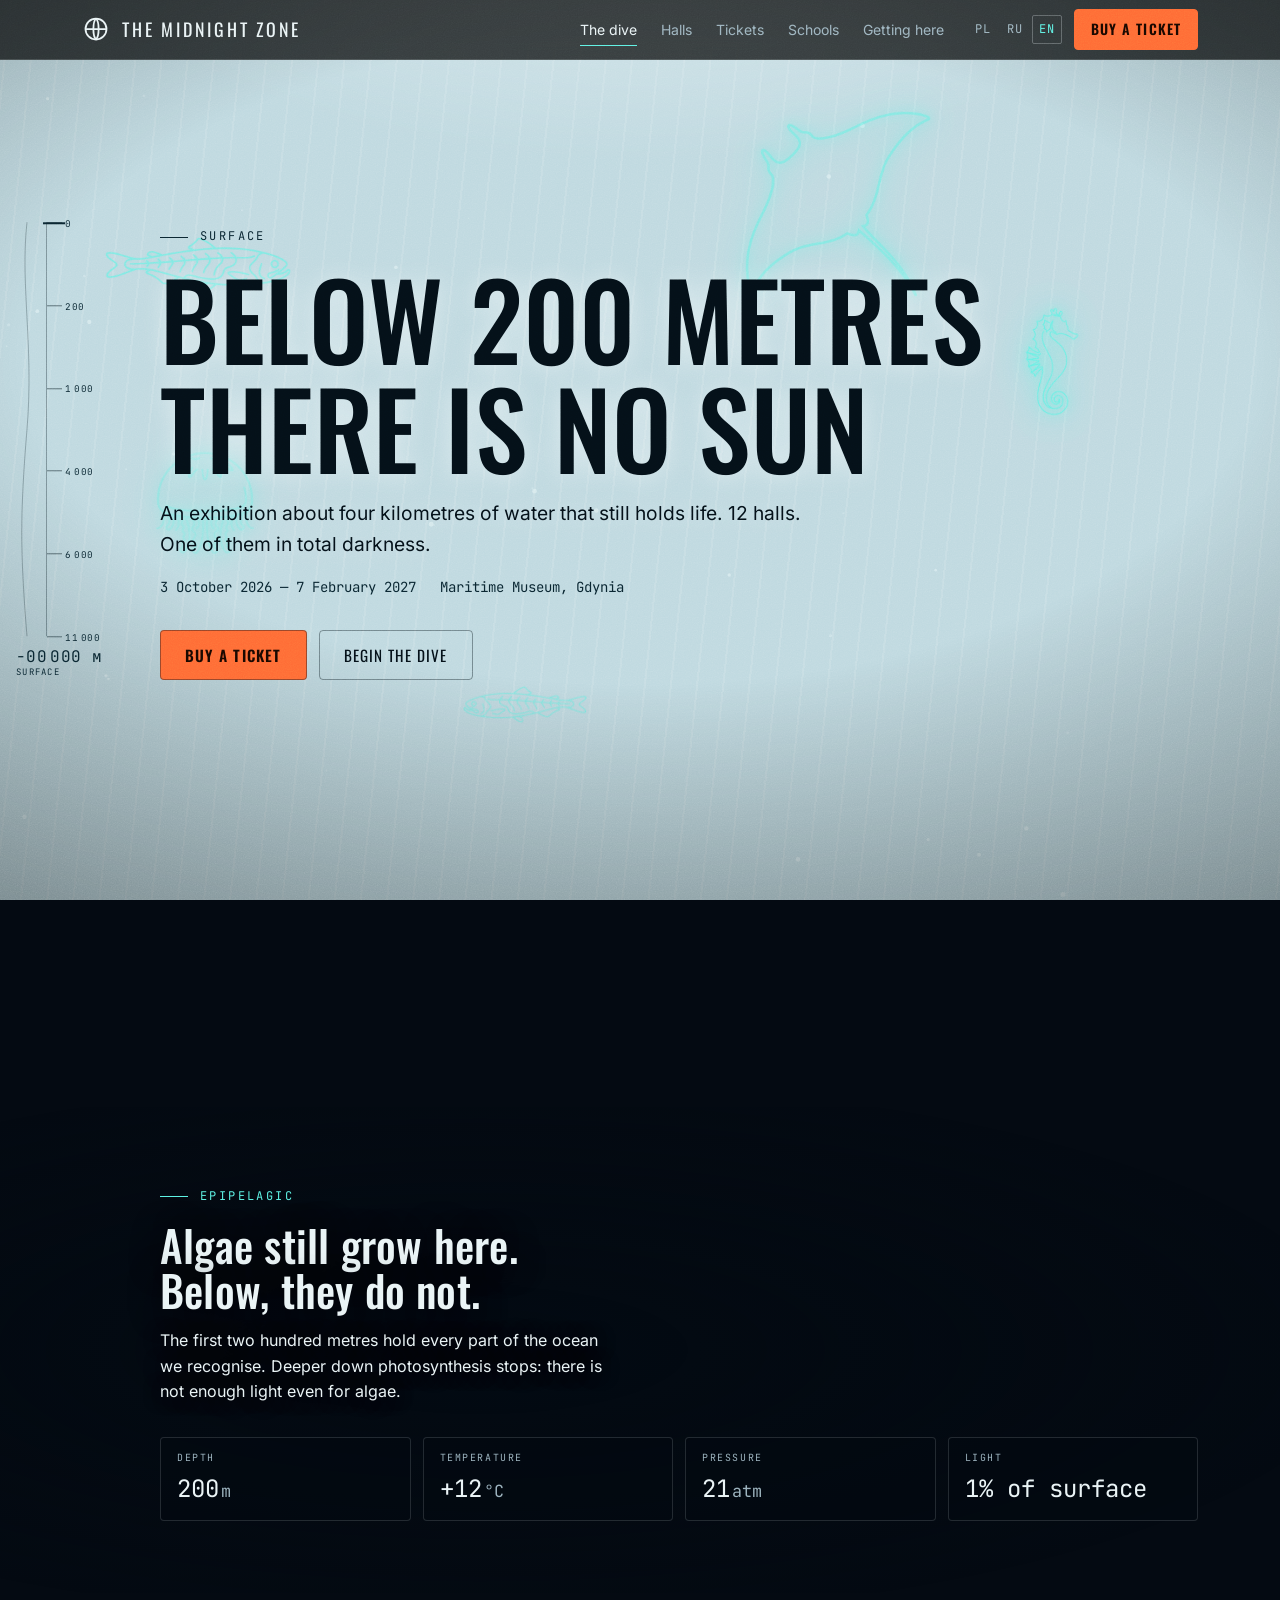
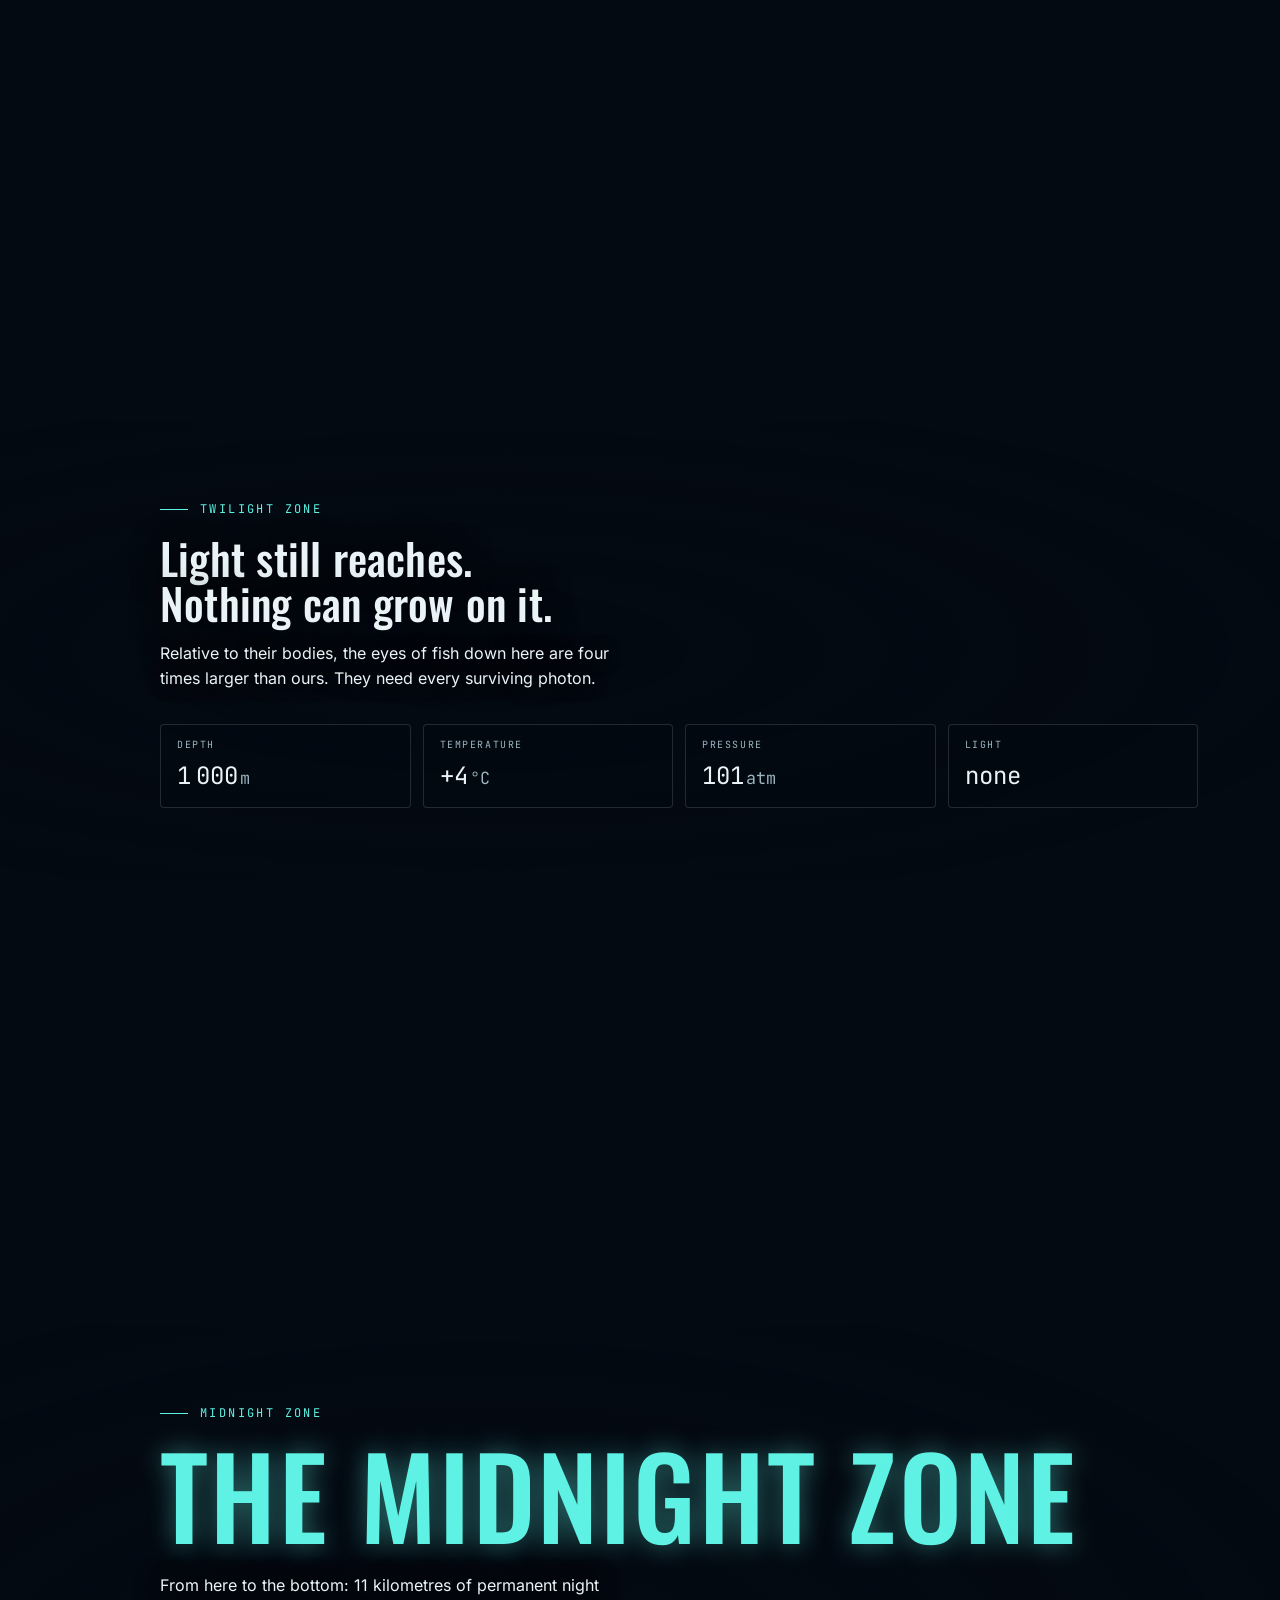
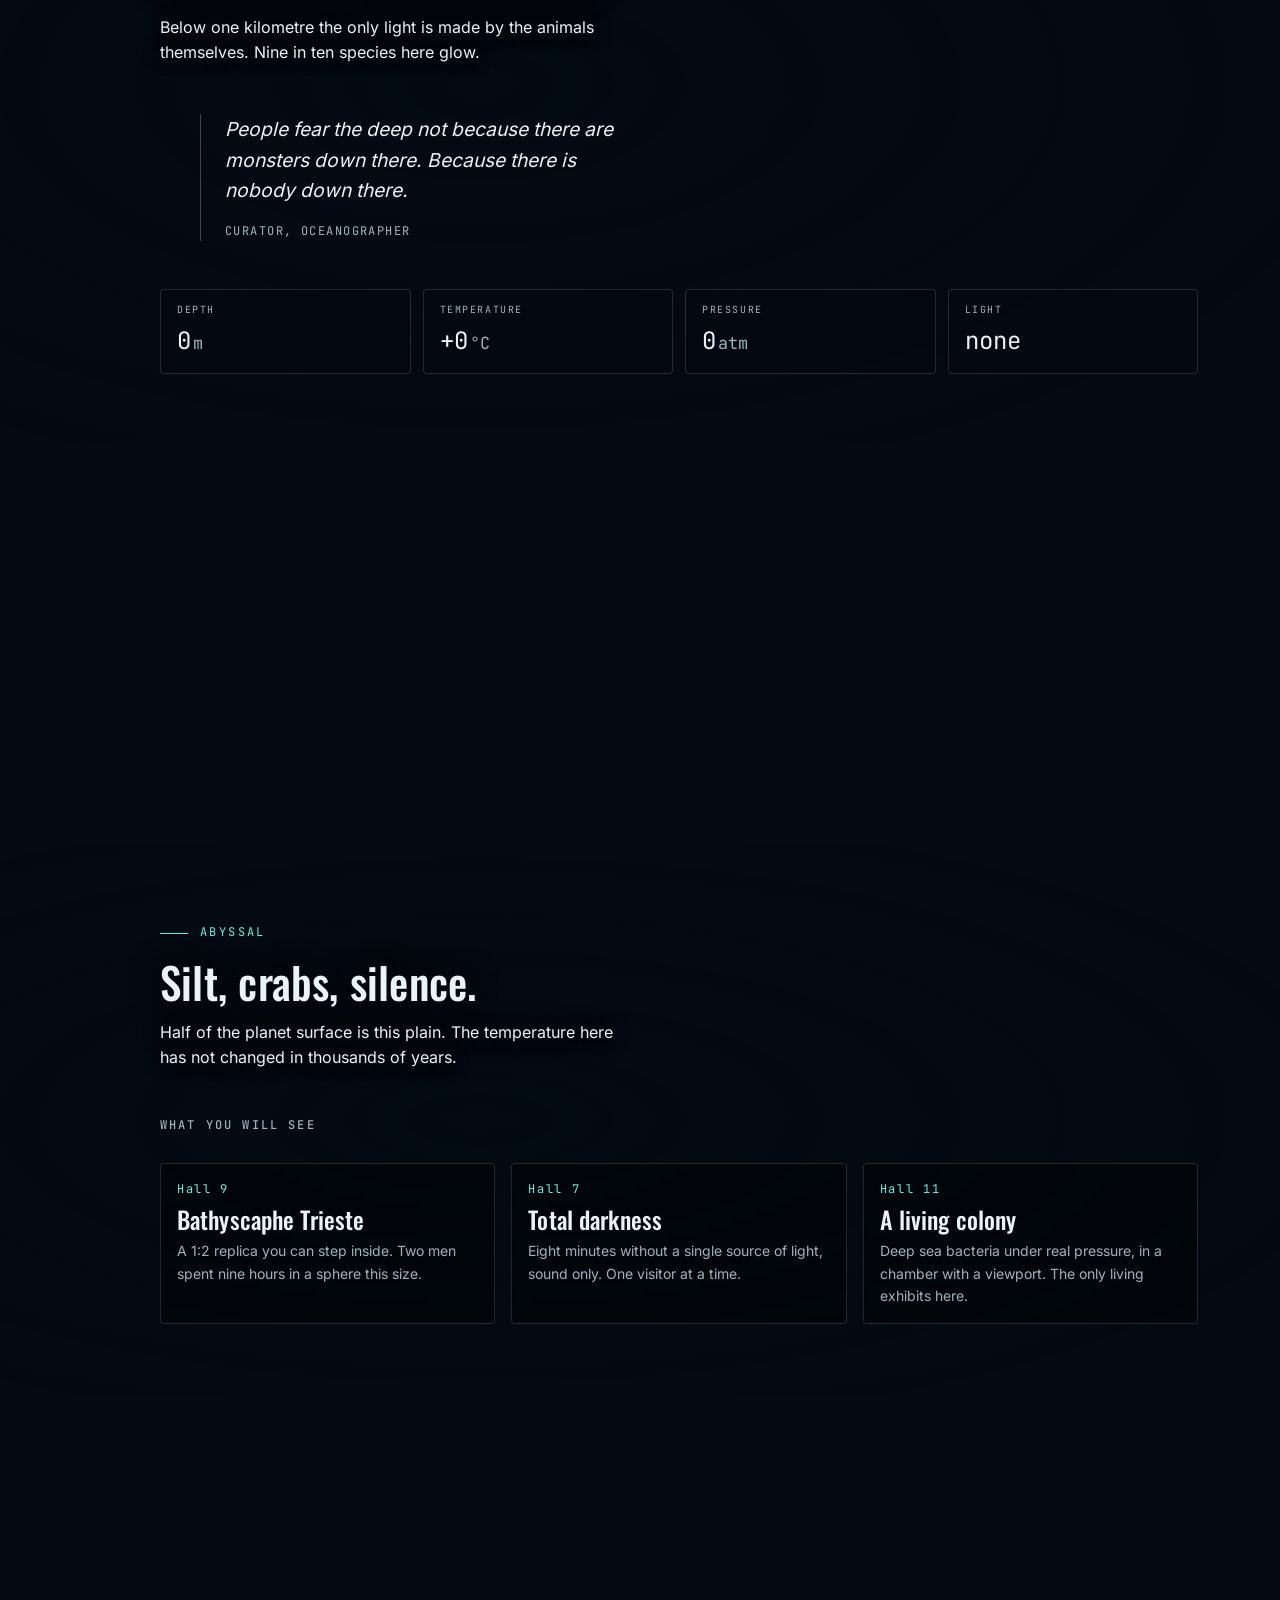
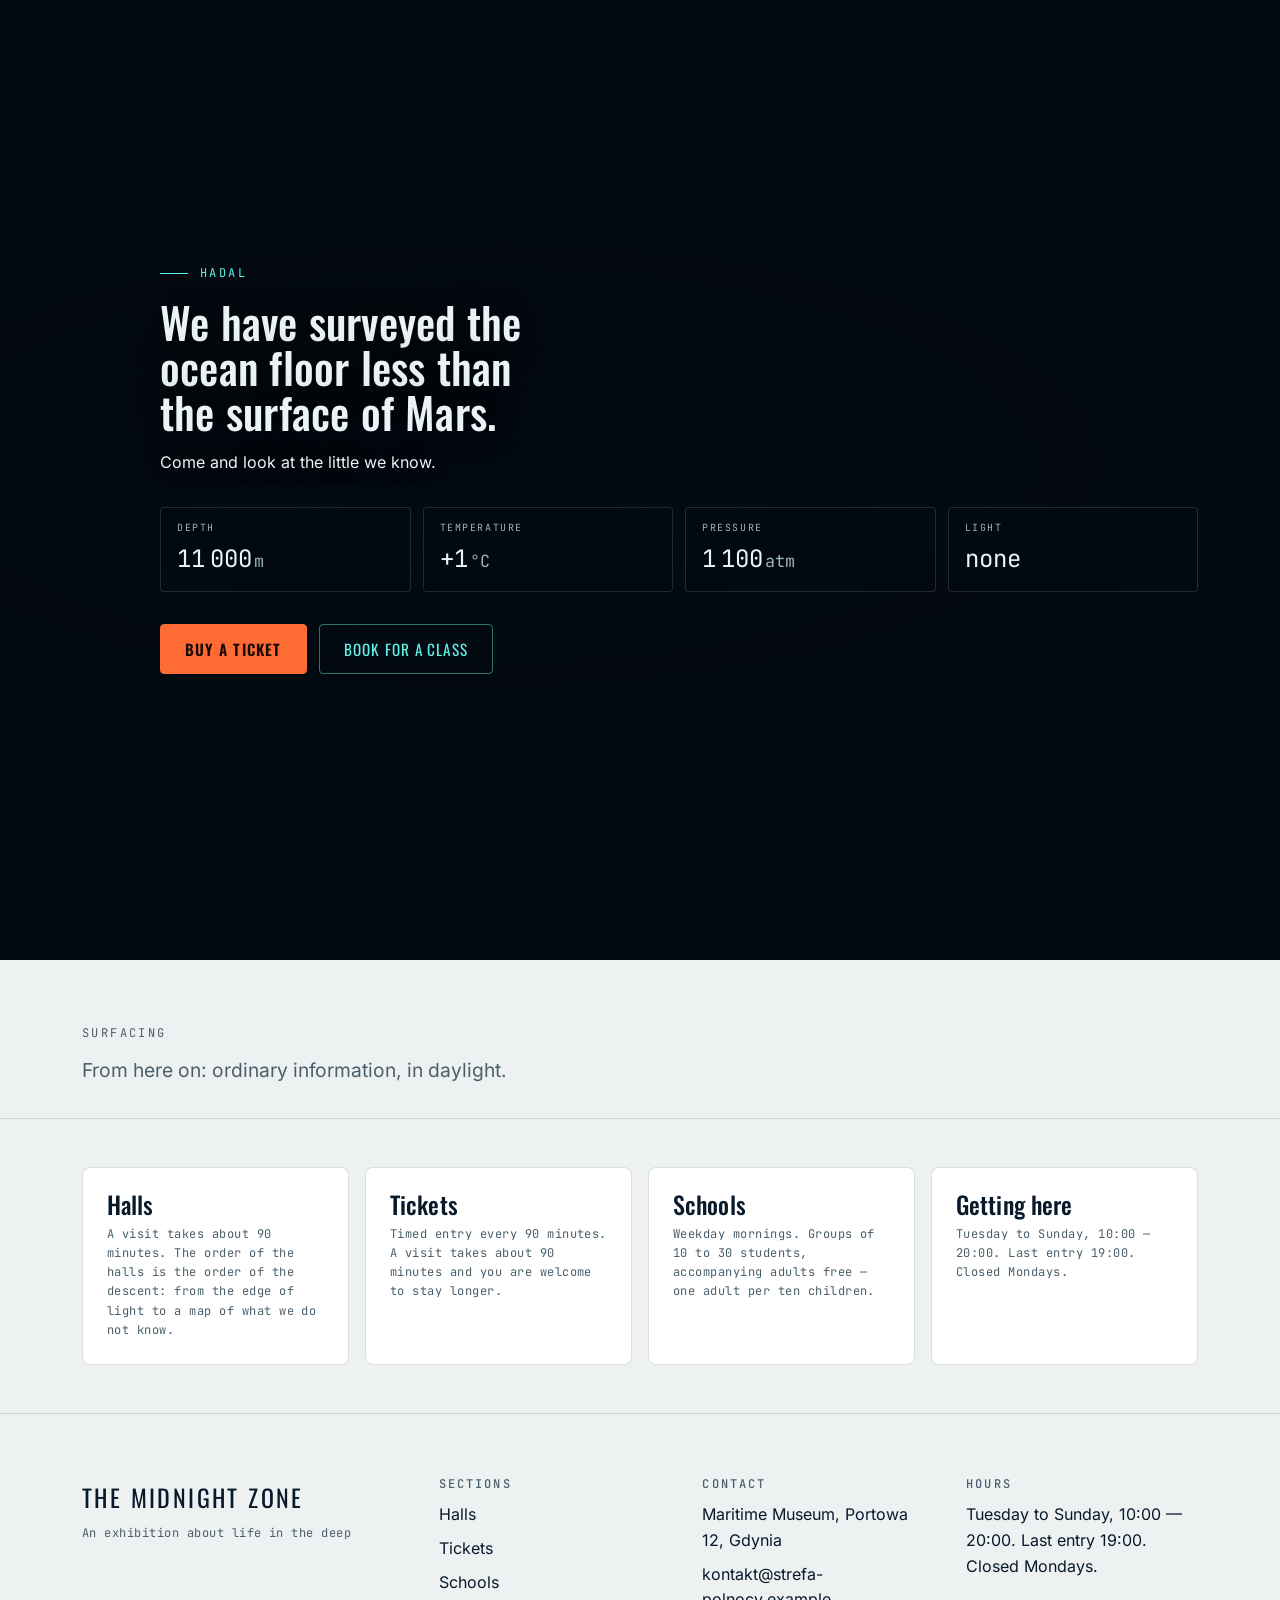
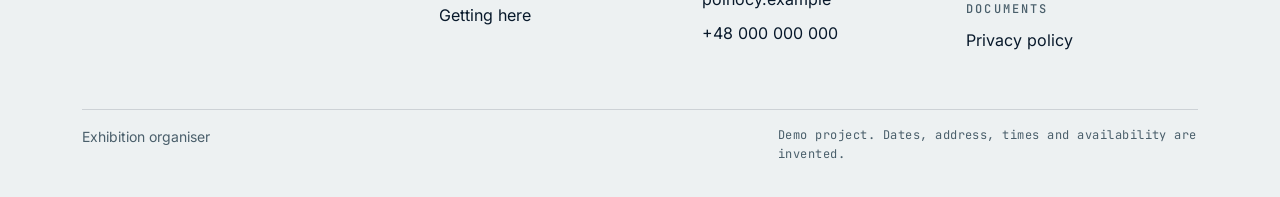
==== commit acaeacdc: "Шрифты в проекте вместо Google Fonts - woff2 в assets/fonts, подключение через assets/css/fonts.css " ====
--- a/index.html
+++ b/index.html
@@ -27,9 +27,7 @@
 
 <link rel="icon" href="favicon.svg" type="image/svg+xml">
 
-<link rel="preconnect" href="https://fonts.googleapis.com">
-<link rel="preconnect" href="https://fonts.gstatic.com" crossorigin>
-<link rel="stylesheet" href="https://fonts.googleapis.com/css2?family=Inter:wght@400;500;600&amp;family=JetBrains+Mono:wght@400;500&amp;family=Oswald:wght@300;500;600&amp;display=swap">
+<link rel="stylesheet" href="assets/css/fonts.css">
 
 <link rel="stylesheet" href="assets/css/tokens.css">
 <link rel="stylesheet" href="assets/css/base.css">
--- a/assets/css/fonts.css
+++ b/assets/css/fonts.css
@@ -0,0 +1,77 @@
+/* Шрифты лежат в проекте, а не на серверах Google: страница не ждёт
+   чужой домен, а браузер посетителя не отправляет Google свой адрес.
+   Наборы: кириллица, латиница, расширенная латиница (польский).
+   Inter — SIL OFL 1.1, JetBrains Mono — SIL OFL 1.1, Oswald — SIL OFL 1.1 */
+
+@font-face {
+  font-family: 'Inter';
+  font-style: normal;
+  font-weight: 400 600;
+  font-display: swap;
+  src: url('../fonts/inter-cyrillic.woff2') format('woff2');
+  unicode-range: U+0301, U+0400-045F, U+0490-0491, U+04B0-04B1, U+2116;
+}
+@font-face {
+  font-family: 'Inter';
+  font-style: normal;
+  font-weight: 400 600;
+  font-display: swap;
+  src: url('../fonts/inter-latin-ext.woff2') format('woff2');
+  unicode-range: U+0100-02BA, U+02BD-02C5, U+02C7-02CC, U+02CE-02D7, U+02DD-02FF, U+0304, U+0308, U+0329, U+1D00-1DBF, U+1E00-1E9F, U+1EF2-1EFF, U+2020, U+20A0-20AB, U+20AD-20C0, U+2113, U+2C60-2C7F, U+A720-A7FF;
+}
+@font-face {
+  font-family: 'Inter';
+  font-style: normal;
+  font-weight: 400 600;
+  font-display: swap;
+  src: url('../fonts/inter-latin.woff2') format('woff2');
+  unicode-range: U+0000-00FF, U+0131, U+0152-0153, U+02BB-02BC, U+02C6, U+02DA, U+02DC, U+0304, U+0308, U+0329, U+2000-206F, U+20AC, U+2122, U+2191, U+2193, U+2212, U+2215, U+FEFF, U+FFFD;
+}
+@font-face {
+  font-family: 'JetBrains Mono';
+  font-style: normal;
+  font-weight: 400 500;
+  font-display: swap;
+  src: url('../fonts/jetbrainsmono-cyrillic.woff2') format('woff2');
+  unicode-range: U+0301, U+0400-045F, U+0490-0491, U+04B0-04B1, U+2116;
+}
+@font-face {
+  font-family: 'JetBrains Mono';
+  font-style: normal;
+  font-weight: 400 500;
+  font-display: swap;
+  src: url('../fonts/jetbrainsmono-latin-ext.woff2') format('woff2');
+  unicode-range: U+0100-02BA, U+02BD-02C5, U+02C7-02CC, U+02CE-02D7, U+02DD-02FF, U+0304, U+0308, U+0329, U+1D00-1DBF, U+1E00-1E9F, U+1EF2-1EFF, U+2020, U+20A0-20AB, U+20AD-20C0, U+2113, U+2C60-2C7F, U+A720-A7FF;
+}
+@font-face {
+  font-family: 'JetBrains Mono';
+  font-style: normal;
+  font-weight: 400 500;
+  font-display: swap;
+  src: url('../fonts/jetbrainsmono-latin.woff2') format('woff2');
+  unicode-range: U+0000-00FF, U+0131, U+0152-0153, U+02BB-02BC, U+02C6, U+02DA, U+02DC, U+0304, U+0308, U+0329, U+2000-206F, U+20AC, U+2122, U+2191, U+2193, U+2212, U+2215, U+FEFF, U+FFFD;
+}
+@font-face {
+  font-family: 'Oswald';
+  font-style: normal;
+  font-weight: 300 600;
+  font-display: swap;
+  src: url('../fonts/oswald-cyrillic.woff2') format('woff2');
+  unicode-range: U+0301, U+0400-045F, U+0490-0491, U+04B0-04B1, U+2116;
+}
+@font-face {
+  font-family: 'Oswald';
+  font-style: normal;
+  font-weight: 300 600;
+  font-display: swap;
+  src: url('../fonts/oswald-latin-ext.woff2') format('woff2');
+  unicode-range: U+0100-02BA, U+02BD-02C5, U+02C7-02CC, U+02CE-02D7, U+02DD-02FF, U+0304, U+0308, U+0329, U+1D00-1DBF, U+1E00-1E9F, U+1EF2-1EFF, U+2020, U+20A0-20AB, U+20AD-20C0, U+2113, U+2C60-2C7F, U+A720-A7FF;
+}
+@font-face {
+  font-family: 'Oswald';
+  font-style: normal;
+  font-weight: 300 600;
+  font-display: swap;
+  src: url('../fonts/oswald-latin.woff2') format('woff2');
+  unicode-range: U+0000-00FF, U+0131, U+0152-0153, U+02BB-02BC, U+02C6, U+02DA, U+02DC, U+0304, U+0308, U+0329, U+2000-206F, U+20AC, U+2122, U+2191, U+2193, U+2212, U+2215, U+FEFF, U+FFFD;
+}
--- a/assets/css/layout.css
+++ b/assets/css/layout.css
@@ -201,7 +201,7 @@
 @media (min-width: 620px) { .grid--4 { grid-template-columns: repeat(2, 1fr); } }
 @media (min-width: 960px) { .grid--4 { grid-template-columns: repeat(4, 1fr); } }
 
-.split { display: grid; gap: var(--s-6); }
+.split { display: grid; grid-template-columns: minmax(0, 1fr); gap: var(--s-6); }
 @media (min-width: 900px) {
   .split { grid-template-columns: minmax(0, 1fr) minmax(0, 1fr); gap: var(--s-8); align-items: start; }
   .split--sticky > :last-child { position: sticky; top: calc(var(--h-header) + var(--s-5)); }
--- a/assets/css/components.css
+++ b/assets/css/components.css
@@ -419,7 +419,7 @@
 
 .cal__weekdays, .cal__grid {
   display: grid;
-  grid-template-columns: repeat(7, 1fr);
+  grid-template-columns: repeat(7, minmax(0, 1fr));
   gap: 4px;
 }
 .cal__weekdays {
@@ -450,6 +450,8 @@
   gap: 3px;
   transition: border-color var(--d-fast) var(--e-out), background var(--d-fast) var(--e-out);
 }
+/* Семь клеток по 42 px не помещаются в телефон шириной 360 px */
+@media (max-width: 389px) { .cal__day { min-height: 36px; } }
 .cal__day:hover:not([disabled]) { border-color: var(--c-ink); }
 .cal__day[disabled] { opacity: 0.3; cursor: not-allowed; }
 .cal__day.is-empty { border: 0; cursor: default; }
@@ -744,3 +746,55 @@
   max-width: none;
 }
 .credits__hall { display: block; color: var(--c-ink); letter-spacing: 0.06em; }
+
+/* ============================================================================
+   КАРТА ПРОЕЗДА
+   ----------------------------------------------------------------------------
+   Плитки OpenStreetMap приходят светлыми, а страница тёмная, поэтому кадр
+   выворачиваем: invert делает его тёмным, hue-rotate возвращает воде синий.
+   Фильтр стоит только на слое плиток — метка и подписи Leaflet лежат в
+   других слоях и остаются в своих цветах.
+   ============================================================================ */
+.map-embed { padding: 0; overflow: hidden; }
+
+.map-embed__canvas {
+  width: 100%;
+  min-height: 320px;
+  height: 320px;
+  border-radius: var(--r-lg);
+  background: var(--c-hadal);
+}
+
+.map-embed .leaflet-tile-pane {
+  filter: invert(0.92) hue-rotate(180deg) grayscale(0.45) contrast(0.9) brightness(1.04);
+}
+
+.map-embed .leaflet-control-attribution {
+  background: rgba(4, 10, 18, 0.85);
+  color: var(--c-ink-dim);
+  font-family: var(--f-mono, monospace);
+  font-size: 11px;
+  padding: 2px 7px;
+}
+.map-embed .leaflet-control-attribution a { color: var(--c-ink-dim); }
+.map-embed .leaflet-control-attribution a:hover { color: var(--c-glow); }
+
+.map-embed .leaflet-bar a {
+  background: var(--c-midnight);
+  color: var(--c-ink);
+  border-bottom-color: var(--c-line);
+}
+.map-embed .leaflet-bar a:hover { background: var(--c-twilight); }
+
+/* Пока карта не построилась — адрес и ссылка вместо пустой рамки */
+.map-embed__fallback {
+  display: grid;
+  place-content: center;
+  gap: 6px;
+  height: 320px;
+  margin: 0;
+  padding: 16px;
+  text-align: center;
+  color: var(--c-ink-dim);
+  font-size: 14px;
+}
--- a/assets/css/dive.css
+++ b/assets/css/dive.css
@@ -89,7 +89,9 @@
 }
 
 /* ------------------------------------------------------------- Сцены ----- */
-.dive__scenes { position: relative; z-index: 2; }
+/* clip, а не hidden: подложка под текстом шире экрана, и её нужно обрезать,
+   но блок не должен становиться прокручиваемым */
+.dive__scenes { position: relative; z-index: 2; overflow-x: clip; }
 
 .scene {
   min-height: 100vh;
@@ -245,6 +247,9 @@
   min-height: 220px;
   display: grid;
   grid-template-columns: 22px 1fr;
+  /* Строка ровно в высоту шкалы. Иначе трос растягивал её до своих
+     400 px из viewBox, и нижняя засечка наезжала на показания. */
+  grid-template-rows: minmax(0, 1fr);
   gap: var(--s-2);
 }
 
@@ -301,7 +306,7 @@
   color: var(--c-glow);
   line-height: 1.1;
 }
-.scale__depth { font-size: clamp(0.78rem, 1.6vw, 1rem); letter-spacing: 0.02em; }
+.scale__depth { font-size: clamp(0.78rem, 1.6vw, 1rem); letter-spacing: 0.02em; white-space: nowrap; }
 .scale__zone {
   display: block;
   font-size: 0.56rem;
@@ -394,6 +399,9 @@
   z-index: 250;
   pointer-events: none;
   visibility: hidden;
+  /* Тело волны шире экрана, чтобы не было видно скруглённых краёв.
+     Без обрезки оно растягивало страницу вбок на телефоне. */
+  overflow: hidden;
 }
 .wave.is-active { visibility: visible; }
 .wave__body {
